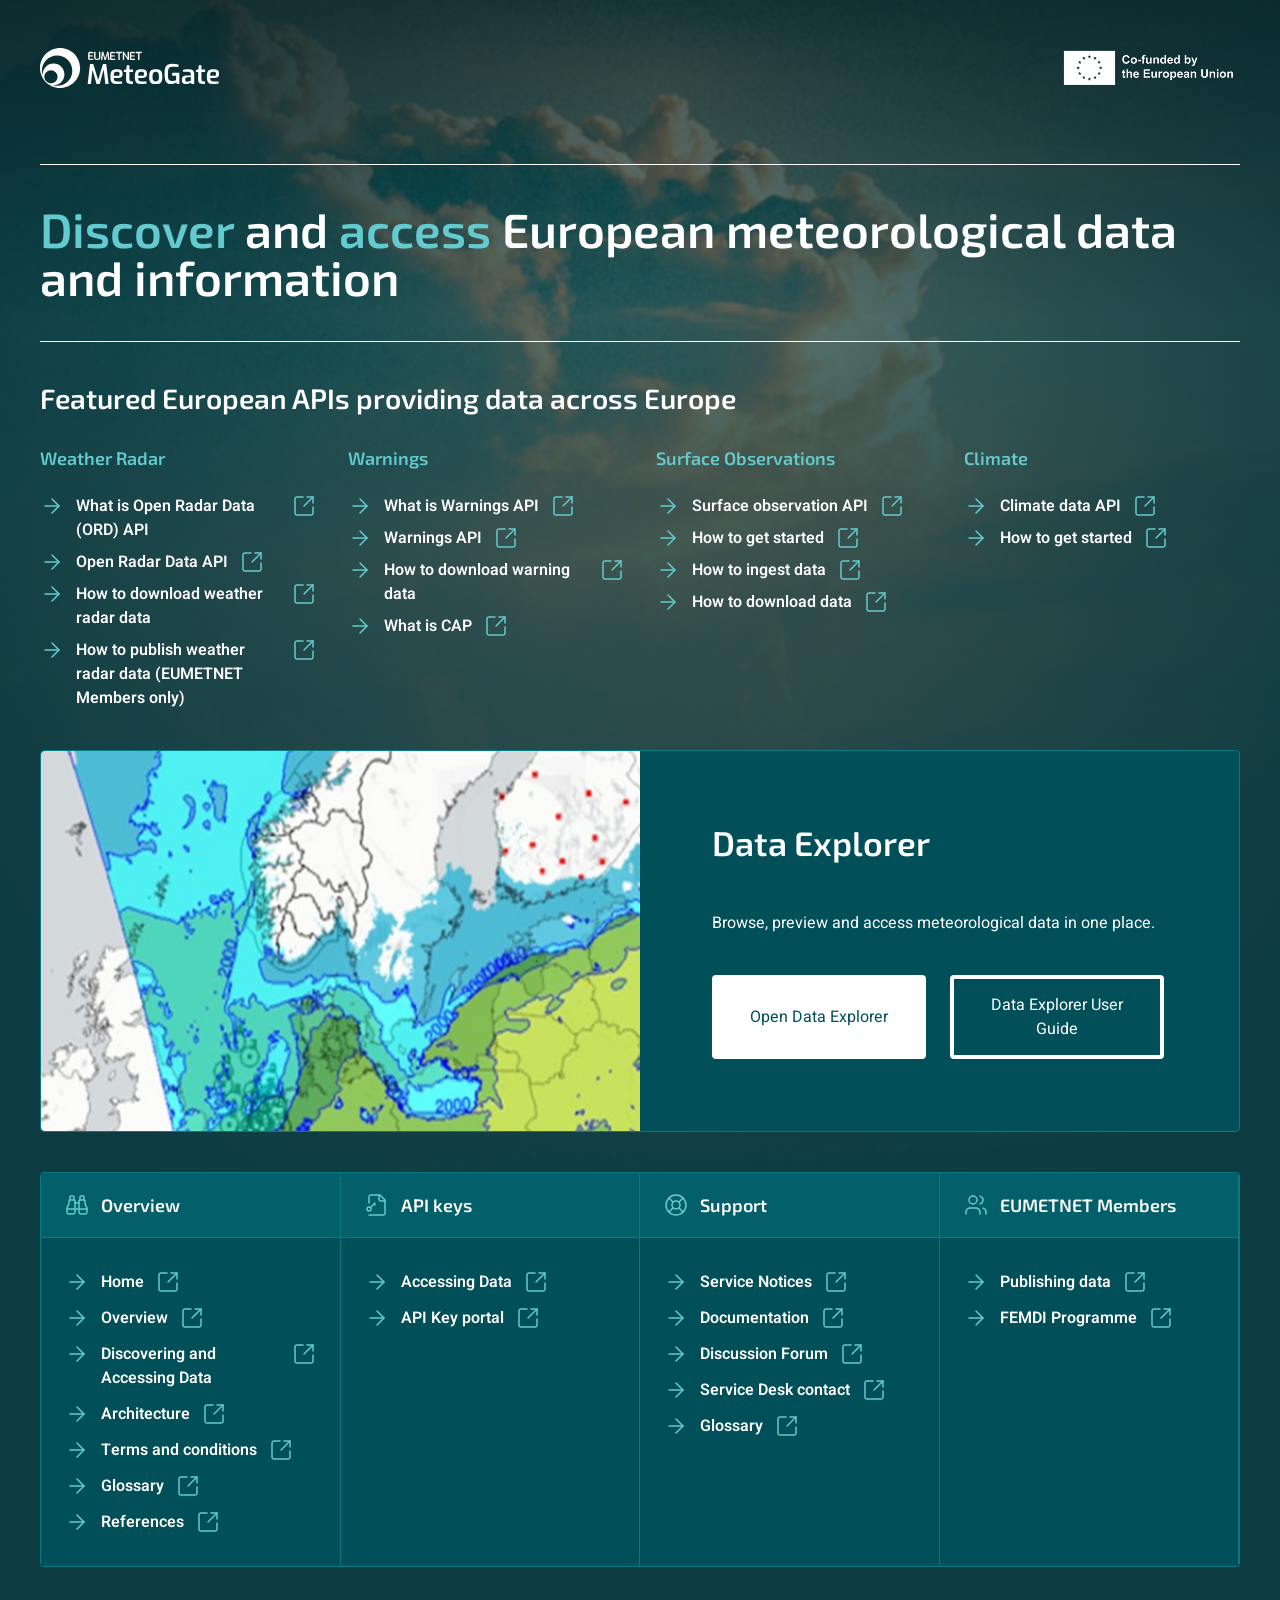
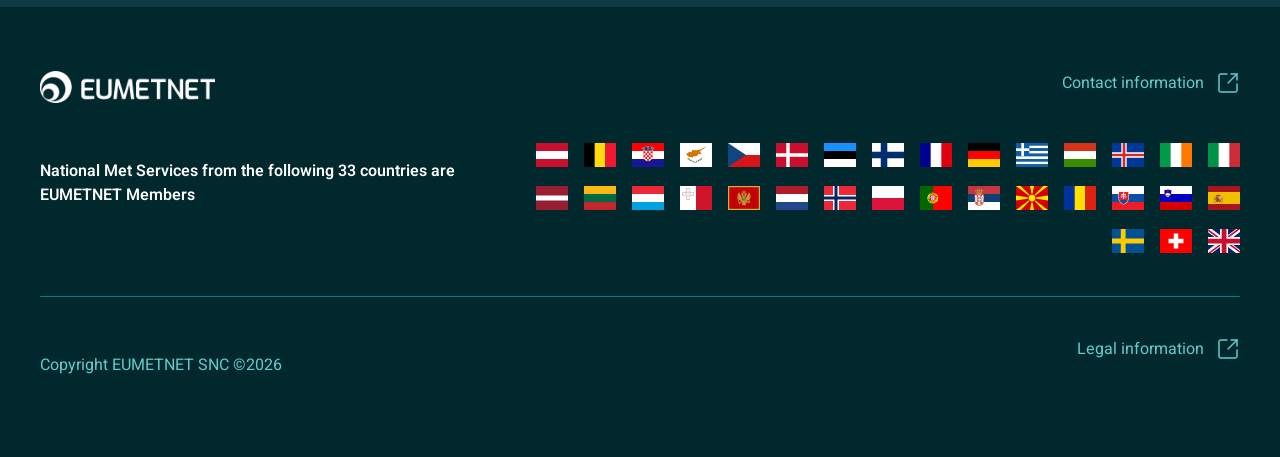
==== index.html @ 44bf6189 "refactor: semantic html5 landmarks" ====
<!DOCTYPE html>
<html lang="en">

<head>
  <meta charset="UTF-8">
  <meta name="viewport" content="width=device-width, initial-scale=1.0">
  <title>MeteoGate | Discover &amp; Access European Meteorological Data</title>
  <meta name="description" content="MeteoGate is EUMETNET's gateway to open meteorological data — discover and access weather radar, warnings, surface observations and climate APIs.">
  <link rel="canonical" href="https://meteogate.eu/">

  <link rel="icon" type="image/png" sizes="32x32" href="icons/eumetnet_32x32.png">
  <link rel="icon" type="image/png" sizes="192x192" href="icons/eumetnet_192x192.png">
  <link rel="apple-touch-icon" sizes="180x180" href="icons/eumetnet_180x180.png">
  <meta name="msapplication-TileImage" content="icons/eumetnet_270x270.png">
  <meta name="msapplication-TileColor" content="#009AA1">
  <meta name="theme-color" content="#009AA1">

  <meta property="og:type" content="website">
  <meta property="og:url" content="https://meteogate.eu/">
  <meta property="og:site_name" content="MeteoGate">
  <meta property="og:title" content="MeteoGate | Discover & Access European Meteorological Data">
  <meta property="og:description" content="MeteoGate is EUMETNET's gateway to open meteorological data — discover and access weather radar, warnings, surface observations and climate APIs.">
  <meta property="og:image" content="https://meteogate.eu/icons/eumetnet_270x270.png">

  <meta name="twitter:card" content="summary">
  <meta name="twitter:title" content="MeteoGate | Discover & Access European Meteorological Data">
  <meta name="twitter:description" content="MeteoGate is EUMETNET's gateway to open meteorological data — discover and access weather radar, warnings, surface observations and climate APIs.">
  <meta name="twitter:image" content="https://meteogate.eu/icons/eumetnet_270x270.png">

  <link rel="stylesheet" href="main.css">
  <link rel="preconnect" href="https://fonts.googleapis.com">
  <link rel="preconnect" href="https://fonts.gstatic.com" crossorigin>
  <link rel="stylesheet" href="https://fonts.googleapis.com/css?family=Exo+2|Heebo&display=swap">
</head>

<body>
  <script type="application/ld+json">
  {
    "@context": "https://schema.org",
    "@graph": [
      {
        "@type": "Organization",
        "@id": "https://meteogate.eu/#organization",
        "name": "EUMETNET",
        "url": "https://www.eumetnet.eu",
        "logo": "https://meteogate.eu/logos/Eumetnet-logo.svg"
      },
      {
        "@type": "WebSite",
        "@id": "https://meteogate.eu/#website",
        "url": "https://meteogate.eu/",
        "name": "MeteoGate",
        "description": "MeteoGate is EUMETNET's gateway to open meteorological data — discover and access weather radar, warnings, surface observations and climate APIs.",
        "publisher": { "@id": "https://meteogate.eu/#organization" },
        "inLanguage": "en"
      },
      {
        "@type": "Dataset",
        "name": "Open Radar Data (ORD)",
        "description": "European weather radar data API.",
        "url": "https://api.meteogate.eu/eu-eumetnet-weather-radar/",
        "creator": { "@id": "https://meteogate.eu/#organization" },
        "spatialCoverage": "Europe"
      },
      {
        "@type": "Dataset",
        "name": "MeteoAlarm Warnings",
        "description": "European severe weather warnings API, based on the Common Alerting Protocol (CAP).",
        "url": "https://api.meteogate.eu/warnings/",
        "creator": { "@id": "https://meteogate.eu/#organization" },
        "spatialCoverage": "Europe"
      },
      {
        "@type": "Dataset",
        "name": "Surface Observations (E-SOH)",
        "description": "European surface weather observations API.",
        "url": "https://api.meteogate.eu/eu-eumetnet-surface-observations",
        "creator": { "@id": "https://meteogate.eu/#organization" },
        "spatialCoverage": "Europe"
      },
      {
        "@type": "Dataset",
        "name": "Climate Observations",
        "description": "European climate data API.",
        "url": "https://api.meteogate.eu/eu-eumetnet-climate-observations/v1",
        "creator": { "@id": "https://meteogate.eu/#organization" },
        "spatialCoverage": "Europe"
      }
    ]
  }
  </script>
  <div id="main-container">
    <div id="service-bar" style="display:none;">
      <div id="service-bar-content"></div>
    </div>
    <div id="content-wrapper">
      <header style="display:contents">
        <div id="logo-container">
          <div id="logo">
            <img src="logos/Logo-MeteoGate-EUMETNET-(flat).svg" alt="MeteoGate Logo">
          </div>
          <div id="cofound-logo">
            <img src="logos/EU-Co-funded-by-the-European-Union.png" alt="Co-funded by the European Union Logo">
          </div>
        </div>

        <div id="header-container">
          <h1 class="text-white"><span class="text-sherpa400">Discover</span> and <span class="text-sherpa400">access</span> European meteorological data and information</h1>
        </div>
      </header>
      <main style="display:contents">
      <div id="content">
        <h2 class="text-white text-size-28">Featured European APIs providing data across Europe</h2>
        <div class="cards-container">
          <div class="card">
            <h3 class="text-size-18"><span class="text-sherpa400">Weather Radar</span></h3>
            <div class="card-content">
              <a name="Link What is Open Radar Data API" href="https://eumetnet.github.io/openradardata-documentation/" target="_blank">
                <div class="link">
                  <img class="icon" src="icons/arrow-right.svg" alt="Arrow Right Icon" />
                  <p class="semibold">What is Open Radar Data (ORD) API</p>
                  <img class="icon" src="icons/newtab.svg" alt="Opens in new tab icon">
                </div>
              </a>
             <a name="Link Open Radar Data API" href="https://api.meteogate.eu/eu-eumetnet-weather-radar/docs" target="_blank">
                <div class="link">
                  <img class="icon" src="icons/arrow-right.svg" alt="Arrow Right Icon">
                  <p class="semibold">Open Radar Data API</p>
                  <img class="icon" src="icons/newtab.svg" alt="Opens in new tab icon">
                </div>
              </a>
              <a name="Link How to download weather radar data" href="https://eumetnet.github.io/openradardata-documentation/2-ORD-API-discovering-and-accessing-data/" target="_blank">
                <div class="link">
                  <img class="icon" src="icons/arrow-right.svg" alt="Arrow Right Icon">
                  <p class="semibold">How to download weather radar data</p>
                  <img class="icon" src="icons/newtab.svg" alt="Opens in new tab icon">
                </div>
              </a>
              <a name="Link How to publish weather radar data (EUMETNET Members only)" href="https://eumetnet.github.io/openradardata-documentation/3-ORD-API-publishing-data/" target="_blank">
                <div class="link">
                  <img class="icon" src="icons/arrow-right.svg" alt="Arrow Right Icon">
                  <p class="semibold">How to publish weather radar data (EUMETNET Members only)</p>
                  <img class="icon" src="icons/newtab.svg" alt="Opens in new tab icon">
                </div>
              </a>
            </div>
          </div>
          <div class="card">
            <h3 class="text-size-18"><span class="text-sherpa400">Warnings</span></h3>
            <div class="card-content">
              <a name="Link What is Warnings API" href="https://api.meteogate.eu/warnings/faq" target="_blank">
                <div class="link">
                  <img class="icon" src="icons/arrow-right.svg" alt="Arrow Right Icon">
                  <p class="semibold">What is Warnings API</p>
                  <img class="icon" src="icons/newtab.svg" alt="Opens in new tab icon">
                </div>
              </a>
              <a name="Link Warnings API" href="https://api.meteogate.eu/warnings/?f=json" target="_blank">
                <div class="link">
                  <img class="icon" src="icons/arrow-right.svg" alt="Arrow Right Icon">
                  <p class="semibold">Warnings API</p>
                  <img class="icon" src="icons/newtab.svg" alt="Opens in new tab icon">
                </div>
              </a>
              <a name="Link How to download warning data" href="https://api.meteogate.eu/warnings/docs" target="_blank">
                <div class="link">
                  <img class="icon" src="icons/arrow-right.svg" alt="Arrow Right Icon">
                  <p class="semibold">How to download warning data</p>
                  <img class="icon" src="icons/newtab.svg" alt="Opens in new tab icon">
                </div>
              </a>
              <a name="Link What is CAP" href="https://gitlab.com/meteoalarm-pm-group/documents/-/raw/master/MeteoAlarm_CAP_Profile_v2.0.pdf?inline=true" target="_blank">
                <div class="link">
                  <img class="icon" src="icons/arrow-right.svg" alt="Arrow Right Icon">
                  <p class="semibold">What is CAP</p>
                  <img class="icon" src="icons/newtab.svg" alt="Opens in new tab icon">
                </div>
              </a>
            </div>
          </div>
          <div class="card">
            <h3 class="text-size-18"><span class="text-sherpa400">Surface Observations</span></h3>
            <div class="card-content">
              <a name="link Surface observation API" href="https://api.meteogate.eu/eu-eumetnet-surface-observations" target="_blank">
                <div class="link">
                  <img class="icon" src="icons/arrow-right.svg" alt="Arrow Right Icon">
                  <p class="semibold">Surface observation API</p>
                  <img class="icon" src="icons/newtab.svg" alt="Opens in new tab icon">
                </div>
              </a>
              <a name="link Surface Observation API How to get started" href="https://github.com/EUMETNET/e-soh-documentation/wiki/1.-Get-started" target="_blank">
                <div class="link">
                  <img class="icon" src="icons/arrow-right.svg" alt="Arrow Right Icon">
                  <p class="semibold">How to get started</p>
                  <img class="icon" src="icons/newtab.svg" alt="Opens in new tab icon">
                </div>
              </a>
              <a name="link Surface observation API How to ingest data" href="https://github.com/EUMETNET/e-soh-documentation/wiki/2.-E%E2%80%90SOH-Ingest" target="_blank">
                <div class="link">
                  <img class="icon" src="icons/arrow-right.svg" alt="Arrow Right Icon">
                  <p class="semibold">How to ingest data</p>
                  <img class="icon" src="icons/newtab.svg" alt="Opens in new tab icon">
                </div>
              </a>
              <a name="link Surface Observation API How to download data" href="https://github.com/EUMETNET/e-soh-documentation/wiki/3.-Retrieve-data-from-API" target="_blank">
                <div class="link">
                  <img class="icon" src="icons/arrow-right.svg" alt="Arrow Right Icon">
                  <p class="semibold">How to download data</p>
                  <img class="icon" src="icons/newtab.svg" alt="Opens in new tab icon">
                </div>
              </a>
            </div>
          </div>
          <div class="card">
            <h3 class="text-size-18"><span class="text-sherpa400">Climate</span></h3>
            <div class="card-content">
              <a name="link Climate data API" href="https://api.meteogate.eu/eu-eumetnet-climate-observations/v1" target="_blank">
                <div class="link">
                  <img class="icon" src="icons/arrow-right.svg" alt="Arrow Right Icon">
                  <p class="semibold">Climate data API</p>
                  <img class="icon" src="icons/newtab.svg" alt="Opens in new tab icon">
                </div>
              </a>
              <a name="link Climate data API How to get started" href="https://api.meteogate.eu/eu-eumetnet-climate-observations/v1/docs" target="_blank">
                <div class="link">
                  <img class="icon" src="icons/arrow-right.svg" alt="Arrow Right Icon">
                  <p class="semibold">How to get started</p>
                  <img class="icon" src="icons/newtab.svg" alt="Opens in new tab icon">
                </div>
              </a>
            </div>
          </div>
        </div>

      </div>
      <div id="secondary-content">
        <div id="secondary-content-left">
          <img src="images/data-explorer-placeholder.jpg" alt="Data Explorer Image">
        </div>
        <div id="secondary-content-right">
          <div id="data-explorer-content">
            <h2 class="text-white text-size-34">Data Explorer</h2>
            <div id="data-explorer-content-text">

              <p class="large text-white">Browse, preview and access meteorological data in one place.</p>
              <div id="data-explorer-buttons-container">
                <button type="button" class="primary large" name="Button Open Data Explorer"
                  onclick="window.open('https://explorer.meteogate.eu/', '_blank')">
                  Open Data Explorer
                </button>
                <button type="button" class="secondary large" name="Data Explorer User Guide"
                  onclick="window.open('https://github.com/EUMETNET/meteogate-documentation/blob/main/docs/Data%20Explorer%20User%20Guide%20v1.pdf', '_blank')">
                  Data Explorer User Guide
                </button>
              </div>
            </div>
          </div>
        </div>

      </div>
      </main>
      <nav id="third-content" aria-label="Resources and support">
        <div id="content-row">
          <div class="third-content-box">
            <div class="third-content-box-title">
              <img class="third-content-box-title-icon" src="icons/binoculars.svg" alt="Binoculars Icon">
              <h2 class="text-white text-size-18">Overview</h2>
            </div>
            <div class="third-content-box-content">
              <a name="Link Home" href="https://eumetnet.github.io/meteogate-documentation/" target="_blank">
                <div class="link">
                  <img class="icon" src="icons/arrow-right.svg" alt="Arrow Right Icon">
                  <p class="semibold">Home</p>
                  <img class="icon" src="icons/newtab.svg" alt="Opens in new tab icon">
                </div>
              </a>
              <a name="Link Overview" href="https://eumetnet.github.io/meteogate-documentation/1-overview/" target="_blank">
                <div class="link">
                  <img class="icon" src="icons/arrow-right.svg" alt="Arrow Right Icon">
                  <p class="semibold">Overview</p>
                  <img class="icon" src="icons/newtab.svg" alt="Opens in new tab icon">
                </div>
              </a>

              <a name="Link Discovering and Accessing Data" href="https://eumetnet.github.io/meteogate-documentation/2-discovering-and-accessing-data/" target="_blank">
                <div class="link">
                  <img class="icon" src="icons/arrow-right.svg" alt="Arrow Right Icon">
                  <p class="semibold">Discovering and Accessing Data</p>
                  <img class="icon" src="icons/newtab.svg" alt="Opens in new tab icon">
                </div>
              </a>
              <a name="Link Architecture" href="https://eumetnet.github.io/meteogate-documentation/technical-architecture/" target="_blank">
                <div class="link">
                  <img class="icon" src="icons/arrow-right.svg" alt="Arrow Right Icon">
                  <p class="semibold">Architecture</p>
                  <img class="icon" src="icons/newtab.svg" alt="Opens in new tab icon">
                </div>
              </a>
              <a name="Link Terms and conditions" href="https://eumetnet.github.io/meteogate-documentation/references/" target="_blank">
                <div class="link">
                  <img class="icon" src="icons/arrow-right.svg" alt="Arrow Right Icon">
                  <p class="semibold">Terms and conditions</p>
                  <img class="icon" src="icons/newtab.svg" alt="Opens in new tab icon">
                </div>
              </a>
              <a name="Link Glossary" href="https://eumetnet.github.io/meteogate-documentation/glossary/" target="_blank">
                <div class="link">
                  <img class="icon" src="icons/arrow-right.svg" alt="Arrow Right Icon">
                  <p class="semibold">Glossary</p>
                  <img class="icon" src="icons/newtab.svg" alt="Opens in new tab icon">
                </div>
              </a>
              <a name="Link References" href="https://eumetnet.github.io/meteogate-documentation/references/" target="_blank">
                <div class="link">
                  <img class="icon" src="icons/arrow-right.svg" alt="Arrow Right Icon">
                  <p class="semibold">References</p>
                  <img class="icon" src="icons/newtab.svg" alt="Opens in new tab icon">
                </div>
              </a>
            </div>

          </div>
          <div class="third-content-box">
            <div class="third-content-box-title">
              <img class="third-content-box-title-icon" src="icons/file-key-2.svg" alt="File Key Icon">
              <h2 class="text-white text-size-18">API keys</h2>
            </div>
            <div class="third-content-box-content">
              <a name="Link Accessing Data" href="https://eumetnet.github.io/meteogate-documentation/2-discovering-and-accessing-data/#2-accessing-data" target="_blank">
                <div class="link">
                  <img class="icon" src="icons/arrow-right.svg" alt="Arrow Right Icon">
                  <p class="semibold">Accessing Data</p>
                  <img class="icon" src="icons/newtab.svg" alt="Opens in new tab icon">
                </div>
              </a>

              <a name="Link API Key portal" href="https://devportal.meteogate.eu/" target="_blank">
                <div class="link">
                  <img class="icon" src="icons/arrow-right.svg" alt="Arrow Right Icon">
                  <p class="semibold">API Key portal</p>
                  <img class="icon" src="icons/newtab.svg" alt="Opens in new tab icon">
                </div>
              </a>
            </div>

          </div>
          <div class="third-content-box">
            <div class="third-content-box-title">
              <img class="third-content-box-title-icon" src="icons/life-buoy.svg" alt="Life Buoy Icon">
              <h2 class="text-white text-size-18">Support</h2>
            </div>
            <div class="third-content-box-content">
              <a name="Link Service Notices" href="https://github.com/orgs/Meteogate/discussions/categories/announcements" target="_blank">
                <div class="link">
                  <img class="icon" src="icons/arrow-right.svg" alt="Arrow Right Icon">
                  <p class="semibold">Service Notices</p>
                  <img class="icon" src="icons/newtab.svg" alt="Opens in new tab icon">
                </div>
              </a>
              <a name="Link Documentation" href="https://eumetnet.github.io/meteogate-documentation/" target="_blank">
                <div class="link">
                  <img class="icon" src="icons/arrow-right.svg" alt="Arrow Right Icon">
                  <p class="semibold">Documentation</p>
                  <img class="icon" src="icons/newtab.svg" alt="Opens in new tab icon">
                </div>
              </a>
              <a name="Link Discussion Forum" href="https://github.com/orgs/Meteogate/discussions" target="_blank">
                <div class="link">
                  <img class="icon" src="icons/arrow-right.svg" alt="Arrow Right Icon">
                  <p class="semibold">Discussion Forum</p>
                  <img class="icon" src="icons/newtab.svg" alt="Opens in new tab icon">
                </div>
              </a>
              <a name="Link Service Desk" href="https://ilmatieteenlaitos.atlassian.net/jira/core/form/83953b5d-a13d-4a66-bb40-7fdfd1a1f2a4" target="_blank">
                <div class="link">
                  <img class="icon" src="icons/arrow-right.svg" alt="Arrow Right Icon">
                  <p class="semibold">Service Desk contact</p>
                  <img class="icon" src="icons/newtab.svg" alt="Opens in new tab icon">
                </div>
              </a>
              <a name="Link Glossary" href="https://eumetnet.github.io/meteogate-documentation/glossary/" target="_blank">
                <div class="link">
                  <img class="icon" src="icons/arrow-right.svg" alt="Arrow Right Icon">
                  <p class="semibold">Glossary</p>
                  <img class="icon" src="icons/newtab.svg" alt="Opens in new tab icon">
                </div>
              </a>
            </div>

          </div>
          <div class="third-content-box">
            <div class="third-content-box-title">
              <img class="third-content-box-title-icon" src="icons/users.svg" alt="Users Icon">
              <h2 class="text-white text-size-18">EUMETNET Members</h2>
            </div>
            <div class="third-content-box-content">
              <a name="Link Publishing data" href="https://eumetnet.github.io/meteogate-documentation/3-publishing-data/" target="_blank">
                <div class="link">
                  <img class="icon" src="icons/arrow-right.svg" alt="Arrow Right Icon">
                  <p class="semibold">Publishing data</p>
                  <img class="icon" src="icons/newtab.svg" alt="Opens in new tab icon">
                </div>
              </a>
              <a name="Link FEMDI Programme" href="https://tlnt19059.sharepoint.com/sites/FEMDI/FEMDI Communications/Forms/AllItems.aspx" target="_blank">
                <div class="link">
                  <img class="icon" src="icons/arrow-right.svg" alt="Arrow Right Icon">
                  <p class="semibold">FEMDI Programme</p>
                  <img class="icon" src="icons/newtab.svg" alt="Opens in new tab icon">
                </div>
              </a>
            </div>
          </div>
        </div>
      </nav>

    </div>
    <footer id="footer-container">
      <div id="footer-content">
        <div class="footer-row">
          <img id="footer-logo" src="logos/Eumetnet-logo.svg" alt="EUMETNET Logo">
          <a name="Link Contact information" href="https://www.eumetnet.eu" target="_blank">
            <div class="link">
              <p class="text-sherpa400">Contact information</p>
              <img class="icon" src="icons/newtab.svg" alt="Opens in new tab icon">
            </div>
          </a>
        </div>
        <div class="footer-row">
          <div id="footer-content-text">
            <p class="text-white semibold">National Met Services from the following 33 countries are EUMETNET Members
            </p>
          </div>
          <div id="flags-container">
            <a name="Link Austria" class="flag" href="https://geosphere.at/en" target="_blank">
              <img class="flag-icon" src="icons/flags/Austria (AT).svg" alt="Austria Flag">
            </a>
            <a name="Link Belgium" class="flag" href="https://www.meteo.be/en/belgium" target="_blank">
              <img class="flag-icon" src="icons/flags/Belgium (BE).svg" alt="Belgium Flag">
            </a>
            <a name="Link Croatia" class="flag" href="https://meteo.hr/index_en.php" target="_blank">
              <img class="flag-icon" src="icons/flags/Croatia (HR).svg" alt="Croatia Flag">
            </a>
            <a name="Link Cyprus" class="flag" href="https://www.moa.gov.cy/moa/dm/dm.nsf/home_en/home_en?openform" target="_blank">
              <img class="flag-icon" src="icons/flags/Cyprus (CY).svg" alt="Cyprus Flag">
            </a>
            <a name="Link Czech Republic" class="flag" href="https://www.chmi.cz/?l=en" target="_blank">
              <img class="flag-icon" src="icons/flags/Czech Republic (CZ).svg" alt="Czech Republic Flag">
            </a>
            <a name="Link Denmark" class="flag" href="https://www.dmi.dk" target="_blank">
              <img class="flag-icon" src="icons/flags/Denmark (DK).svg" alt="Denmark Flag">
            </a>
            <a name="Link Estonia" class="flag" href="https://www.ilmateenistus.ee/?lang=en" target="_blank">
              <img class="flag-icon" src="icons/flags/Estonia (EE).svg" alt="Estonia Flag">
            </a>
            <a name="Link Finland" class="flag" href="https://en.ilmatieteenlaitos.fi" target="_blank">
              <img class="flag-icon" src="icons/flags/Finland (FI).svg" alt="Finland Flag">
            </a>
            <a name="Link France" class="flag" href="https://meteofrance.com" target="_blank">
              <img class="flag-icon" src="icons/flags/France (FR).svg" alt="France Flag">
            </a>
            <a name="Link Germany" class="flag" href="https://www.dwd.de/EN/Home/home_node.html" target="_blank">
              <img class="flag-icon" src="icons/flags/Germany (DE).svg" alt="Germany Flag">
            </a>
            <a name="Link Greece" class="flag" href="https://emy.gr/en?area=forecast" target="_blank">
              <img class="flag-icon" src="icons/flags/Greece (GR).svg" alt="Greece Flag">
            </a>
            <a name="Link Hungary" class="flag" href="https://www.met.hu/en/idojaras/" target="_blank">
              <img class="flag-icon" src="icons/flags/Hungary (HU).svg" alt="Hungary Flag">
            </a>
            <a name="Link Iceland" class="flag" href="https://en.vedur.is" target="_blank">
              <img class="flag-icon" src="icons/flags/Iceland (IS).svg" alt="Iceland Flag">
            </a>
            <a name="Link Ireland" class="flag" href="https://www.met.ie" target="_blank">
              <img class="flag-icon" src="icons/flags/Ireland (IE).svg" alt="Ireland Flag">
            </a>
            <a name="Link Italy" class="flag" href="https://www.meteoam.it/it/home" target="_blank">
              <img class="flag-icon" src="icons/flags/Italy (IT).svg" alt="Italy Flag">
            </a>
            <a name="Link Latvia" class="flag" href="https://videscentrs.lvgmc.lv" target="_blank">
              <img class="flag-icon" src="icons/flags/Latvia (LV).svg" alt="Latvia Flag">
            </a>
            <a name="Link Lithuania" class="flag" href="https://www.meteo.lt/en/" target="_blank">
              <img class="flag-icon" src="icons/flags/Lithuania (LT).svg" alt="Lithuania Flag">
            </a>
            <a name="Link Luxembourg" class="flag" href="https://www.meteolux.lu" target="_blank">
              <img class="flag-icon" src="icons/flags/Luxembourg (LU).svg" alt="Luxembourg Flag">
            </a>
            <a name="Link Malta" class="flag" href="https://www.maltairport.com/weather/" target="_blank">
              <img class="flag-icon" src="icons/flags/Malta (MT).svg" alt="Malta Flag">
            </a>
            <a name="Link Montenegro" class="flag" href="https://www.meteo.co.me" target="_blank">
              <img class="flag-icon" src="icons/flags/Montenegro (ME).svg" alt="Montenegro Flag">
            </a>
            <a name="Link Netherlands" class="flag" href="https://www.knmi.nl/home" target="_blank">
              <img class="flag-icon" src="icons/flags/Netherlands (NL).svg" alt="Netherlands Flag">
            </a>
            <a name="Link Norway" class="flag" href="https://www.met.no/en" target="_blank">
              <img class="flag-icon" src="icons/flags/Norway (NO).svg" alt="Norway Flag">
            </a>
            <a name="Link Poland" class="flag" href="https://imgw.pl/en/" target="_blank">
              <img class="flag-icon" src="icons/flags/Poland (PL).svg" alt="Poland Flag">
            </a>
            <a name="Link Portugal" class="flag" href="https://www.ipma.pt/en/" target="_blank">
              <img class="flag-icon" src="icons/flags/Portugal (PT).svg" alt="Portugal Flag">
            </a>
            <a name="Link Serbia" class="flag" href="https://www.hidmet.gov.rs/index_eng.php" target="_blank">
              <img class="flag-icon" src="icons/flags/Serbia (RS).svg" alt="Serbia Flag">
            </a>
           <a name="Link North Macedonia" class="flag" href="https://uhmr.gov.mk/" target="_blank">
              <img class="flag-icon" src="icons/flags/North Macedonia (MK).svg" alt="North Macedonia Flag">
            </a>
            <a name="Link Romania" class="flag" href="https://www.meteoromania.ro" target="_blank">
              <img class="flag-icon" src="icons/flags/Romania (RO).svg" alt="Romania Flag">
            </a>
            <a name="Link Slovakia" class="flag" href="https://www.shmu.sk/en/?page=1" target="_blank">
              <img class="flag-icon" src="icons/flags/Slovakia (SK).svg" alt="Slovakia Flag">
            </a>
            <a name="Link Slovenia" class="flag" href="https://meteo.arso.gov.si/met/en/" target="_blank">
              <img class="flag-icon" src="icons/flags/Slovenia (SI).svg" alt="Slovenia Flag">
            </a>
            <a name="Link Spain" class="flag" href="https://www.aemet.es/en/portada" target="_blank">
              <img class="flag-icon" src="icons/flags/Spain (ES).svg" alt="Spain Flag">
            </a>
            <a name="Link Sweden" class="flag" href="https://www.smhi.se/en" target="_blank">
              <img class="flag-icon" src="icons/flags/Sweden (SE).svg" alt="Sweden Flag">
            </a>
            <a name="Link Switzerland" class="flag" href="https://www.meteoswiss.admin.ch/#tab=forecast-map" target="_blank">
              <img class="flag-icon" src="icons/flags/Switzerland (CH).svg" alt="Switzerland Flag">
            </a>
            <a name="Link United Kingdom" class="flag" href="https://www.metoffice.gov.uk" target="_blank">
              <img class="flag-icon" src="icons/flags/United Kingdom (GB).svg" alt="United Kingdom Flag">
            </a>
          </div>
        </div>
        <div class="footer-row border-top p-top-40">
          <p class="text-sherpa400">Copyright EUMETNET SNC ©2026</p>
          <a name="Link Legal information" href="https://www.eumetnet.eu/legal-information" target="_blank">
            <div class="link">
              <p class="text-sherpa400">Legal information</p>
              <img class="icon" src="icons/newtab.svg" alt="Opens in new tab icon">
            </div>
          </a>
        </div>
      </div>
    </footer>
  </div>
  <script>
    fetch('notifications.json', { cache: 'no-cache' })
      .then((response) => {
        if (!response.ok) throw new Error('Failed to fetch notifications');
        return response.json();
      })
      .then((notifications) => {
        if (!Array.isArray(notifications)) return;
        const now = Date.now();
        const active = notifications.filter((n) =>
          n.message && n.validUntilUtc && now <= new Date(n.validUntilUtc).getTime()
        );
        if (active.length === 0) return;

        const serviceBar = document.getElementById('service-bar');
        const serviceBarContent = document.getElementById('service-bar-content');

        active.forEach((data) => {
          const item = document.createElement('div');
          item.className = 'service-bar-item';

          const alertIcon = document.createElement('img');
          alertIcon.src = 'icons/triangle-alert.svg';
          alertIcon.alt = 'Triangle Alert Icon';
          item.appendChild(alertIcon);

          const p = document.createElement('p');
          p.textContent = data.message;
          if (data.linkText && data.linkUrl && /^https?:\/\//.test(data.linkUrl)) {
            p.appendChild(document.createTextNode(' '));
            const link = document.createElement('a');
            link.className = 'text-black text-underline';
            link.href = data.linkUrl;
            link.target = '_blank';
            link.rel = 'noopener noreferrer';
            link.textContent = data.linkText;
            p.appendChild(link);
          }
          item.appendChild(p);

          const closeBtn = document.createElement('button');
          closeBtn.className = 'service-bar-close';
          closeBtn.setAttribute('aria-label', 'Dismiss notification');
          closeBtn.textContent = '\u00D7';
          closeBtn.addEventListener('click', () => {
            item.remove();
            if (serviceBarContent.children.length === 0) {
              serviceBar.style.display = 'none';
            }
          });
          item.appendChild(closeBtn);

          serviceBarContent.appendChild(item);
        });
        serviceBar.style.display = 'flex';
      })
      .catch((error) => {
        console.error('Failed to load notifications:', error);
      });
  </script>
</body>

</html>
---- main.css ----
/* Colors */
:root {
  --color-sherpa100: #D9F4F4;
  --color-sherpa200: #B8E8E9;
  --color-sherpa300: #86D6DA;
  --color-sherpa400: #63CBCF;
  --color-sherpa500: #009AA1;
  --color-sherpa600: #087a82;
  --color-sherpa700: #0C646D;
  --color-sherpa800: #004F59;
  --color-sherpa900: #0C3B41;
  --color-white: #FFFFFF;
  --color-black: #000000;
  --color-yellow: #F1B828;
}

body {
  margin: 0;
  min-width: 260px;
}

.border-top {
  border-top: 1px solid var(--color-sherpa600, #087A82);
}

.p-top-40 {
  padding-top: 40px;
}

.border-bottom {
  border-bottom: 1px solid var(--color-sherpa600, #087A82);
}

.text-underline {
  text-decoration: underline;
}
/* Text Colors */
.text-white {
  color: #FFFFFF;
}
.text-black {
  color: var(--color-black);
}
.text-sherpa100 {
  color: var(--color-sherpa100);
}
.text-sherpa200 {
  color: var(--color-sherpa200);
}

.text-sherpa300 {
  color: var(--color-sherpa300);
}

.text-sherpa350 {
  color: var(--color-sherpa350);
}
.text-sherpa400{
  color: var(--color-sherpa400);
}

.text-sherpa500 {
  color: var(--color-sherpa500);
}
.text-sherpa600 {
  color: var(--color-sherpa600);
}

.text-sherpa700 {
  color: var(--color-sherpa700);
}
.text-sherpa800 {
  color: var(--color-sherpa800);
}
.text-sherpa900 {
  color: var(--color-sherpa900);
}


/* List Styles */
ul {
  display: flex;
  flex-direction: column;
  align-items: flex-start;
  text-align: justify;
  margin: 0;
}

ul li {
  color: var(--color-white, #FFF);
}

ul li::marker {
  content: url("icons/arrow-right.svg");
  width: 24px;
  height: 24px;
}

:focus {
  border-radius: 4px;
  border: 2px solid var(--color-yellow, #F1B828);
  outline: none;

}

/* Headings  and paragraphs */
h1 {
  margin: 0;
  align-self: stretch;
  color: var(--color-white, #FFF);
  font-family: "Exo 2";
  font-size: 48px;
  font-style: normal;
  font-weight: 600;
  line-height: 48px;
  word-wrap: break-word;
  hyphens: auto;
}

h2 {
  margin: 0;
  align-self: stretch;
  color: var(--color-white, #FFF);
  font-family: "Exo 2";
  font-size: 38px;
  font-style: normal;
  font-weight: 600;
  line-height: 44px; 
}

h3 {
  margin: 0;
  align-self: stretch;
  color: var(--color-white, #FFF);
  font-family: "Exo 2";
  font-size: 34px;
  font-style: normal;
  font-weight: 600;
  line-height: 40px; 
}

h4 {
  margin: 0;
  color: var(--color-white, #FFF);
  font-family: "Exo 2";
  font-size: 28px;
  font-style: normal;
  font-weight: 600;
  line-height: 32px; 
}

h5 {
  margin: 0;
  padding: 0;
  color: var(--color-white, #FFF);
  font-family: "Exo 2";
  font-size: 23px;
  font-style: normal;
  font-weight: 600;
  line-height: 32px; 
}

h6 {
  margin: 0;
  padding: 0;
  color: var(--color-white, #FFF);
  font-family: "Exo 2";
  font-size: 18px;
  font-style: normal;
  font-weight: 600;
  line-height: 24px;
}

/* Decoupled heading sizes: lets a tag's semantic level (h1-h6, document order)
   differ from its visual size (set via these classes) */
.text-size-34 {
  font-size: 34px;
  line-height: 40px;
}

.text-size-28 {
  font-size: 28px;
  line-height: 32px;
}

.text-size-18 {
  font-size: 18px;
  line-height: 24px;
}

p {
  font-family: Heebo;
  font-size: 16px;
  font-style: normal;
  font-weight: 400;
  line-height: 24px; 
}
p.semibold {
  font-family: Heebo;
  font-size: 16px;
  font-style: normal;
  font-weight: 600;
  line-height: 24px; 
}

p.small {
  font-family: Heebo;
  font-size: 14px;
  font-style: normal;
  font-weight: 400;
  line-height: 24px; 
}
p.small.semibold {
  color: #000;
  font-family: Heebo;
  font-size: 14px;
  font-style: normal;
  font-weight: 600;
  line-height: 24px; 
}

a {
  text-decoration: none;
  color: var(--color-white, #FFF);
  font-family: Heebo;
  font-size: 16px;
  font-style: normal;
  font-weight: 400;
  line-height: 24px; 
}

.icon {
  width: 24px;
  height: 24px;
}

a p {
  font-family: Heebo;
  font-size: 16px;
  font-style: normal;
  font-weight: 400;
  line-height: 24px; 
  margin: 0;
}
a p:hover {
  color: var(--White, #FFF);
  
  /* p semibold underline */
  text-decoration-line: underline;
  text-decoration-style: solid;
  text-decoration-skip-ink: auto;
  text-decoration-thickness: auto;
  text-underline-offset: 25%; /* 4px */
  text-underline-position: from-font;
}

a p:pressed {
  display: flex;
  width: 90px;
  align-items: flex-start;
  color: var(--color-sherpa300);
  gap: 12px;
}

a:focus {
  border-radius: 4px;
  border: 2px solid var(--color-yellow, #F1B828);
}

button.primary.large {
  display: flex;
  flex: 1 0 0;
  padding: 14px 24px;
  justify-content: center;
  align-items: center;
  gap: 10px;
  border-radius: 4px;
  border: 4px solid var(--color-white, #FFF);
  background: var(--color-white, #FFF);
  color: var(--color-sherpa800, #004F59);
  align-self: stretch;
  /* p semibold */
  font-family: Heebo;
  font-size: 16px;
  font-style: normal;
  line-height: 24px; /* 150% */
}

button.primary.large:hover {
  background: var(--color-sherpa200, #B3E8E9);
}

button.primary.large:active {
  background: var(--color-sherpa300, #86D6DA);
}

button.primary.large:focus-visible {
  border-radius: 4px;
  border: 4px solid var(--color-yellow, #F1B828);
}

button.secondary.large {
  display: flex;
  flex: 1 0 0;
  padding: 14px 24px;
  justify-content: center;
  align-items: center;
  align-self: stretch;
  gap: 10px;
  border-radius: 4px;
  border: 4px solid var(--color-white, #FFF);
  background: var(--color-sherpa800, #004F59);
  box-sizing: border-box;
  color: var(--color-white, #FFF);

  /* p semibold */
  font-family: Heebo;
  font-size: 16px;
  font-style: normal;
  line-height: 24px; /* 150% */
}

button.secondary.large:hover {
  border-width: 2px;
  padding: 15px 27px 17px 25px;
}


button.secondary.large:active {
  border-width: 3px;
  padding: 16px 25px;
}

button.secondary.large:focus-visible {
  border-radius: 4px;
  border: 4px solid var(--color-yellow, #F1B828);
}

#main-container {
  display: flex;
  flex-direction: column;
  align-items: center;
  margin: 0 auto;

  background-image:
    linear-gradient(180deg, rgba(0, 0, 0, 0.30) 0%, rgba(0, 0, 0, 0.00) 15.58%),
    radial-gradient(68.05% 68.05% at 50.79% 4.4%, rgba(12, 59, 65, 0.30) 0%, #0C3B41 100%),
    url('images/background-image-desktop.jpg');
  background-position: center, center, top;
  background-size: 100% 100%, 100% 100%, cover;
  background-repeat: no-repeat;
}

#service-bar {
  display: flex;
  justify-content: flex-start;
  align-items: center;
  gap: 10px;
  align-self: stretch;
  background: var(--color-yellow, #F1B828);
}

.card-content-container {
  display: flex;
  flex-direction: row;
  flex-wrap: wrap;
  align-items: flex-start;
  flex: 1 0 0;
}

.link {
  display: flex;
  align-items: flex-start;
  gap: 12px;
}


#content-wrapper {
  display: flex;
  gap: 40px;
  align-self: stretch;
  flex-direction: column;
  align-items: center;
  max-width: 1280px;
  padding: 0 40px;
  margin: 0 auto;
  padding-bottom: 40px;
}

#logo-container {
  display: flex;
  padding: 48px 0 32px 0;
  justify-content: space-between;
  align-items: center;
  align-self: stretch;
}

#header-container {
  display: flex;
  flex-direction: column;
  align-items: flex-start;
  gap: 16px;
  align-self: stretch;
  padding-top: 40px;
  border-top: 1px solid var(--color-white, #FFF);
}

#content {
  display: flex;
  padding-top: 40px;
  flex-direction: column;
  align-items: flex-start;
  gap: 32px;
  align-self: stretch;
  border-top: 1px solid var(--color-white, #FFF);
}

.cards-container {
  display: flex;
  justify-content: space-between;
  align-self: stretch;
  gap: 24px;
  flex-wrap: nowrap;
}

.card {
  display: flex;
  flex-direction: column;
  align-items: flex-start;
  gap: 24px;
  flex: 1 1 calc(25% - 24px);
  max-width: calc(25% - 24px);
}

.card-content {
  display: flex;
  flex-direction: column;
  justify-content: center;
  align-items: flex-start;
  gap: 8px;
  align-self: stretch;
}

#secondary-content {
  display: flex;
  align-items: stretch;
  align-self: stretch;
  border-radius: 4px;
  border: 1px solid var(--color-sherpa600, #087A82);
  background: var(--color-sherpa800,#004F59);
  color: var(--color-white, #FFF);
  overflow: hidden;
  gap: 0;
}

#secondary-content-left {
  display: flex;
  flex: 1 1 50%;
  max-width: 50%;
  min-height: 358px;
  position: relative;
  overflow: hidden;
  border-radius: 4px 0 0 4px;
}

#secondary-content-left img {
  width: 100%;
  height: 100%;
  object-fit: cover;
  display: block;
  flex: 1 1 auto;
}

.secondary-content-overlay {
  position: absolute;
  inset: 0;
  display: flex;
  align-items: center;
  justify-content: center;
  padding: 24px;
  text-align: center;
  pointer-events: none;
}

.secondary-content-overlay h5 {
  margin: 0;
}


#secondary-content-right {
  display: flex;
  min-height: 358px;
  flex-direction: column;
  justify-content: center;
  align-items: flex-start;
  flex: 1 1 50%;
  max-width: 50%;
  align-self: stretch;
  background: var(--color-sherpa800, #004F59);
  padding: 0;
  border-radius: 0 4px 4px 0;
}

#data-explorer-content {
  gap: 32px;
  display: flex;
  padding: 72px;
  flex-direction: column;
  align-items: flex-start;
  align-self: stretch;
}

#data-explorer-content-text {
  gap: 32px;
  display: flex;
  flex-direction: column;
  align-items: flex-start;
  gap: 24px;
  align-self: stretch;
}
#data-explorer-buttons-container {
  display: flex;
  align-items: flex-start;
  gap: 24px;
}  

#third-content {
  display: flex;
  align-self: stretch;
  flex-direction: column;
  align-items: flex-start;
  border-radius: 4px;
}

#content-row {
  display: flex;
  align-items: flex-start;
  align-self: stretch;
  border-radius: 4px;
  border: 1px solid var(--color-sherpa600, #087A82);
  overflow: hidden;
}

.third-content-box {
  display: flex;
  flex: 1 0 0;
  flex-direction: column;
  align-items: flex-start;
  align-self: stretch;
  background: var(--color-sherpa800, #004F59);
  border-right: 1px solid var(--color-sherpa600, #087A82);
}

.third-content-box-title {
  display: flex;
  padding: 20px 24px;
  align-items: center;
  gap: 12px;
  align-self: stretch;
  overflow: hidden;
  border-bottom: 1px solid var(--color-sherpa600, #087A82);
  background: #03606A;
}

.third-content-box-title-icon {
  width: 24px;
  height: 24px;
}

.third-content-box-content {
  display: flex;
  padding: 32px 24px;
  flex-direction: column;
  align-items: flex-start;
  gap: 12px;
  align-self: stretch;
  background: var(--color-sherpa800, #004F59);
}

#footer-container {
  display: flex;
  padding: 64px 0px;
  flex-direction: column;
  justify-content: center;
  align-items: center;
  gap: 10px;
  align-self: stretch;
  color: #FFFFFF;
  background: var(--Sherpa-Blue-950, #00282D);
}


#footer-content {
  display: flex;
  flex-direction: column;
  color: #FFFFFF;
  gap: 40px;
  padding: 0 40px;
  align-items: center;
  max-width: 1280px;
  align-self: center;
  margin: 0 auto;
}

#service-bar-content {
  display: flex;
  flex-direction: column;
  gap: 0;
  max-width: 1280px;
  padding: 0 40px;
  width: 100%;
  align-self: center;
  margin: 0 auto;
}

.service-bar-item {
  display: flex;
  flex-direction: row;
  gap: 20px;
  align-items: center;
  padding: 8px 0;
  border-bottom: 1px solid rgba(0, 0, 0, 0.2);
}

.service-bar-item:last-child {
  border-bottom: none;
}

.service-bar-close {
  background: none;
  border: none;
  font-size: 24px;
  cursor: pointer;
  color: var(--color-black, #000);
  padding: 0 8px;
  margin-left: auto;
  line-height: 1;
  opacity: 0.6;
}

.service-bar-close:hover {
  opacity: 1;
}

.footer-row {
  display: flex;
  justify-content: space-between;
  flex-direction: row;
  flex-wrap: wrap;
  align-items: flex-start;
  align-self: stretch;
  color: #FFFFFF;
}

#footer-logo {
  width: 175.158px;
  height: 32px;
  aspect-ratio: 175.16/32.00;
}

#footer-content-text {
  display: flex;
  flex-direction: column;
  align-items: flex-start;
  align-self: stretch;
  flex: 2 0 0;
}

#flags-container {
  display: flex;
  justify-content: flex-end;
  flex-direction: row;
  align-items: flex-end;
  align-content: flex-start;
  gap: 16px;
  flex: 3 0 0;
  flex-wrap: wrap;
}


.flag {
  width: 32px;
  height: 24px;
  border-bottom: 3px solid transparent;
}

.flag:hover {
  border-bottom: 3px solid var(--Sherpa-Blue-300, #86D6DA);
  width: 32px;
  height: 24px;
}

.flag:focus {
  border-radius: 4px;
  border: 3px solid var(--color-yellow, #F1B828);
  width: 32px;
  height: 24px;
}

/* Tablet layout (600px - 1023px) */
@media (min-width: 600px) and (max-width: 1023px) {
  .cards-container {
    flex-wrap: wrap;
  }

  .card {
    flex: 1 1 calc(50% - 24px);
    max-width: calc(50% - 24px);
  }

  #main-container {
    display: flex;
    flex-direction: column;
    align-items: center;
    margin: 0 auto;
    width: 100%;
    background-image:
      linear-gradient(180deg, rgba(0, 0, 0, 0.30) 0%, rgba(0, 0, 0, 0.00) 15.58%),
      radial-gradient(68.05% 68.05% at 50.79% 4.4%, rgba(12, 59, 65, 0.30) 0%, var(--color-sherpa800) 100%),
      url('images/background-image-tablet.jpg');
    background-position: center, center, top;
    background-size: 100% 100%, 100% 100%, cover;
    background-repeat: no-repeat;
  }


  #data-explorer-content {
    padding: 40px;
  }

  #data-explorer-buttons-container {
    flex-direction: column;
    width: 100%;
  }

  #data-explorer-buttons-container button {
    width: 100%;
    justify-content: center;
  }

  #content-row {
    flex-direction: column;
  }

  .third-content-box {
    width: 100%;
    border-right: none;
    border-bottom: 1px solid var(--color-sherpa600, #087A82);
    background: var(--color-sherpa800, #004F59);
  }

  .footer-row {
    flex-direction: column;
    gap: 16px;
    align-items: flex-start;
  }

  #flags-container {
    flex: 3
  }
}

/* Mobile layout (up to 599px) */
@media (max-width: 599px) {
  .cards-container {
    flex-direction: column;
    flex-wrap: nowrap;
    gap: 16px;
  }

  .card {
    width: 100%;
    max-width: 100%;
  }

  #main-container {
    background-image:
      linear-gradient(180deg, rgba(0, 0, 0, 0.55) 0%, rgba(0, 0, 0, 0.00) 30%),
      radial-gradient(90% 90% at 50% 10%, rgba(12, 59, 65, 0.50) 0%, var(--color-sherpa800) 100%),
      url('images/background-image-mobile.jpg');
    background-position: center, center, top;
    background-size: cover;
  }

  #content-wrapper {
    padding: 0 15px;
  }

  #logo-container {
    flex-wrap: wrap;
    justify-content: center;
    gap: 16px;
  }

  #data-explorer-content {
    padding: 24px;
    gap: 16px;
  }

  #secondary-content {
    flex-direction: column;
  }

  #data-explorer-buttons-container {
    flex-direction: column;
    width: 100%;
    gap: 16px;
  }

  #data-explorer-buttons-container button {
    width: 100%;
    justify-content: center;
  }

  #secondary-content-left,
  #secondary-content-right {
    flex: 1 1 100%;
    max-width: 100%;
    min-height: 260px;
  }

  #secondary-content-left img {
    min-height: 260px;
  }

  #content-row {
    flex-direction: column;
  }

  .card-content-container {
    display: flex;
    flex-direction: column;
    align-items: flex-start;
    flex: 1 0 0;
  }

  .third-content-box {
    width: 100%;
    border-right: none;
    border-bottom: 1px solid var(--color-sherpa600, #087A82);
  }
  .third-content-box-content {
    display: flex;
    padding: 24px 24px;
    flex-direction: column;
    align-items: flex-start;
    gap: 16px;
    align-self: stretch;
  }

  .footer-row {
    flex-direction: column;
    gap: 16px;
    align-items: flex-start;
  }

  #flags-container {
    flex: 1 0 100%;
    justify-content: flex-start;
  }
}
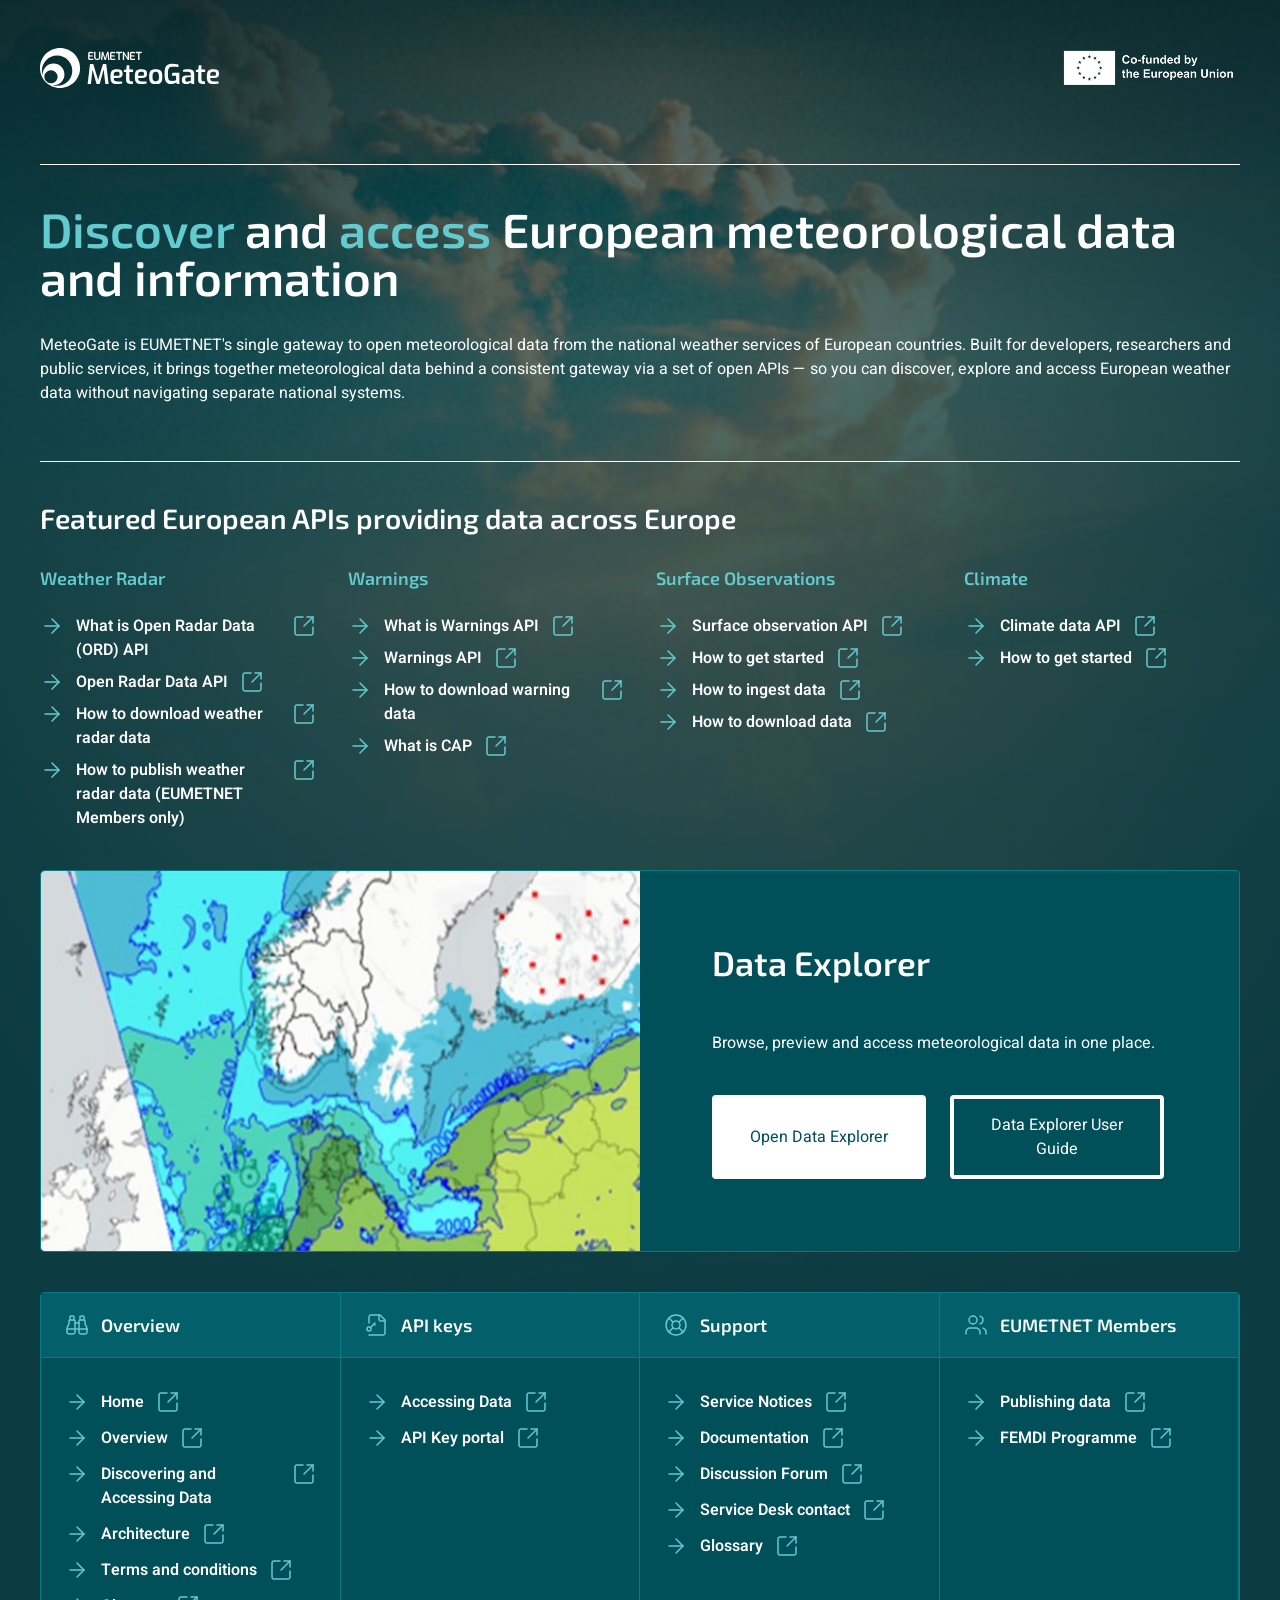
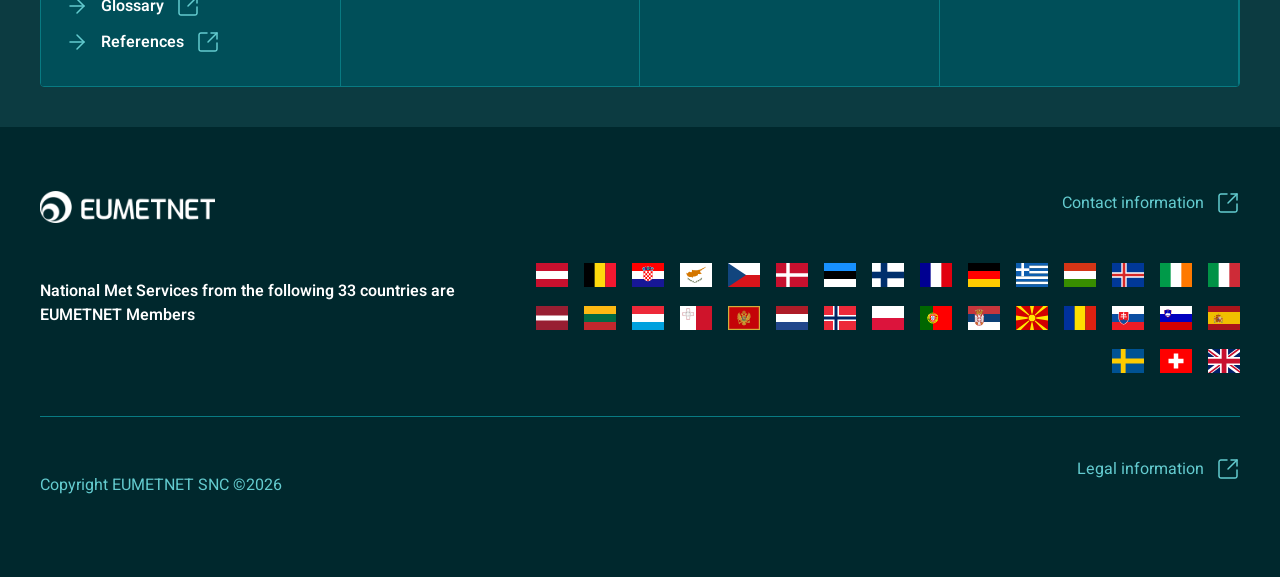
==== commit 9023a5c2: "feat: add intro for seo" ====
--- a/index.html
+++ b/index.html
@@ -106,6 +106,7 @@
 
         <div id="header-container">
           <h1 class="text-white"><span class="text-sherpa400">Discover</span> and <span class="text-sherpa400">access</span> European meteorological data and information</h1>
+          <p class="large text-white">MeteoGate is EUMETNET's single gateway to open meteorological data from the national weather services of European countries. Built for developers, researchers and public services, it brings together meteorological data behind a consistent gateway via a set of open APIs — so you can discover, explore and access European weather data without navigating separate national systems.</p>
         </div>
       </header>
       <main style="display:contents">
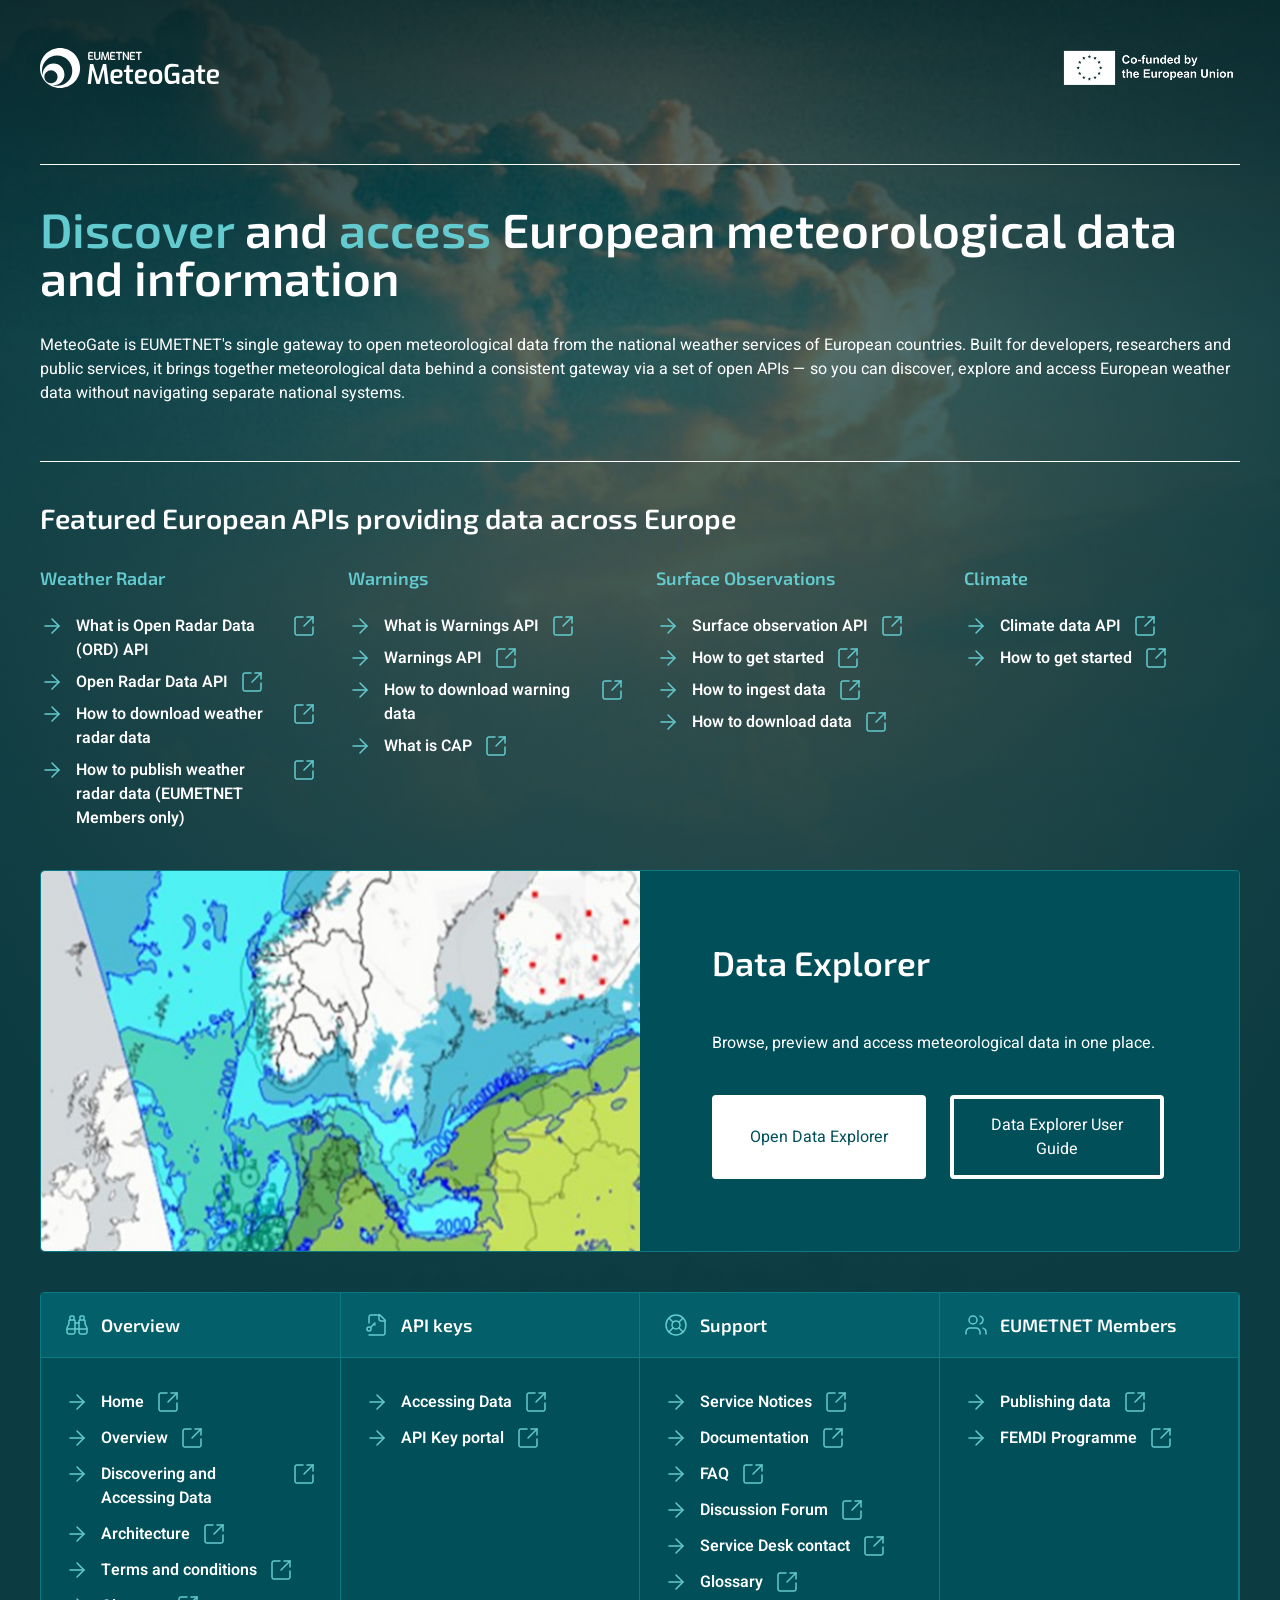
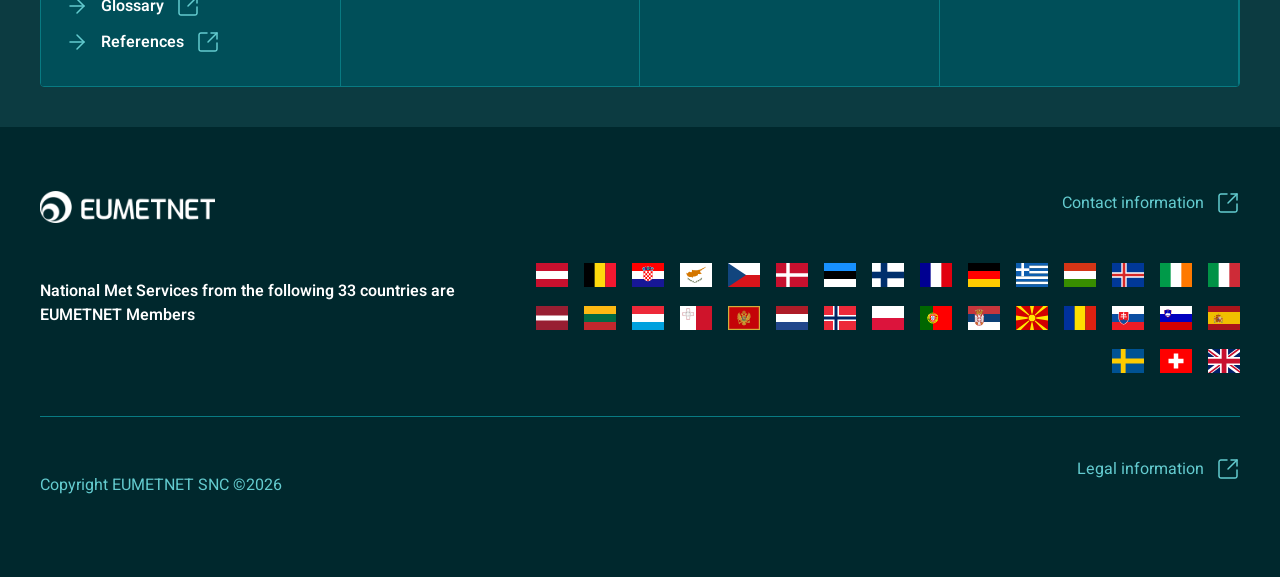
==== commit 4283df02: "feat: add faq page" ====
--- a/index.html
+++ b/index.html
@@ -365,6 +365,13 @@
                   <img class="icon" src="icons/newtab.svg" alt="Opens in new tab icon">
                 </div>
               </a>
+              <a name="Link FAQ" href="faq/">
+                <div class="link">
+                  <img class="icon" src="icons/arrow-right.svg" alt="Arrow Right Icon">
+                  <p class="semibold">FAQ</p>
+                  <img class="icon" src="icons/newtab.svg" alt="Opens in new tab icon">
+                </div>
+              </a>
               <a name="Link Discussion Forum" href="https://github.com/orgs/Meteogate/discussions" target="_blank">
                 <div class="link">
                   <img class="icon" src="icons/arrow-right.svg" alt="Arrow Right Icon">
--- a/main.css
+++ b/main.css
@@ -423,6 +423,30 @@
   flex-wrap: nowrap;
 }
 
+#faq-content {
+  display: flex;
+  padding-top: 40px;
+  flex-direction: column;
+  align-items: flex-start;
+  gap: 32px;
+  align-self: stretch;
+  border-top: 1px solid var(--color-white, #FFF);
+}
+
+.faq-list {
+  display: flex;
+  flex-direction: column;
+  gap: 24px;
+  align-self: stretch;
+}
+
+.faq-item {
+  display: flex;
+  flex-direction: column;
+  gap: 8px;
+  align-self: stretch;
+}
+
 .card {
   display: flex;
   flex-direction: column;
@@ -597,8 +621,9 @@
   gap: 40px;
   padding: 0 40px;
   align-items: center;
+  box-sizing: border-box;
+  width: 100%;
   max-width: 1280px;
-  align-self: center;
   margin: 0 auto;
 }
 
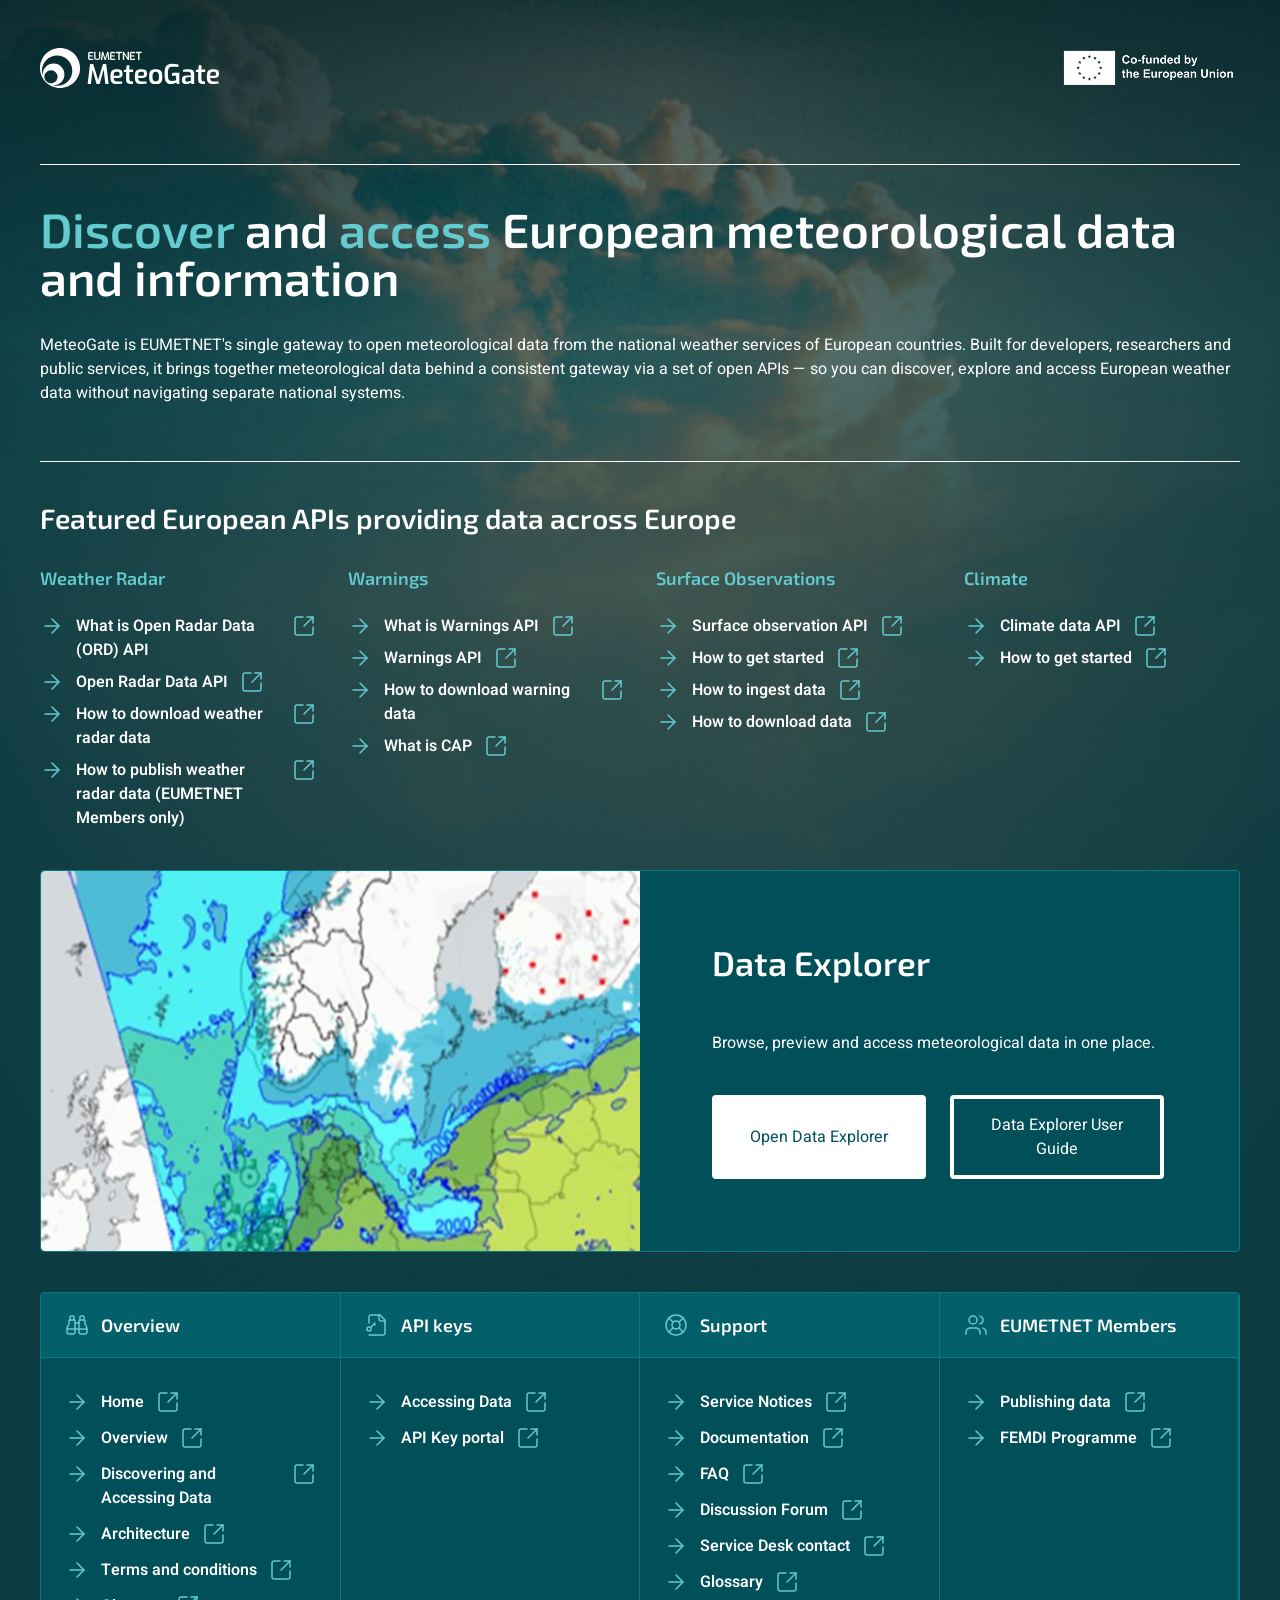
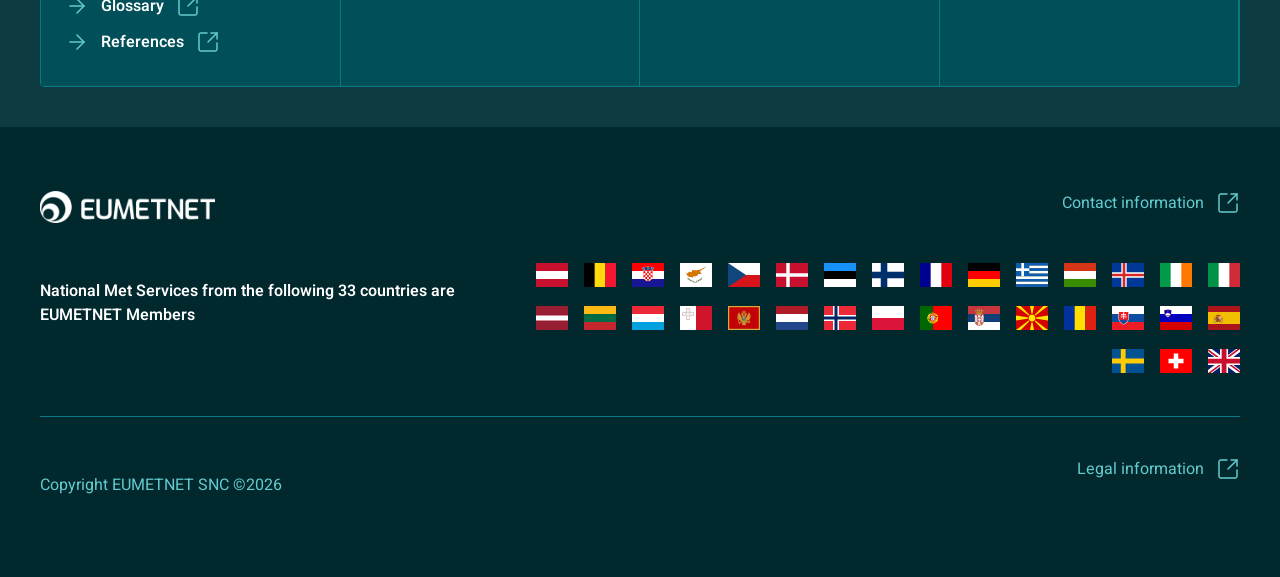
==== commit df812cd0: "refactor: server fonts instead of download from google, increase cache" ====
--- a/index.html
+++ b/index.html
@@ -28,9 +28,6 @@
   <meta name="twitter:image" content="https://meteogate.eu/icons/eumetnet_270x270.png">
 
   <link rel="stylesheet" href="main.css">
-  <link rel="preconnect" href="https://fonts.googleapis.com">
-  <link rel="preconnect" href="https://fonts.gstatic.com" crossorigin>
-  <link rel="stylesheet" href="https://fonts.googleapis.com/css?family=Exo+2|Heebo&display=swap">
 </head>
 
 <body>
@@ -97,10 +94,10 @@
       <header style="display:contents">
         <div id="logo-container">
           <div id="logo">
-            <img src="logos/Logo-MeteoGate-EUMETNET-(flat).svg" alt="MeteoGate Logo">
+            <img src="logos/Logo-MeteoGate-EUMETNET-(flat).svg" alt="MeteoGate Logo" width="179" height="40">
           </div>
           <div id="cofound-logo">
-            <img src="logos/EU-Co-funded-by-the-European-Union.png" alt="Co-funded by the European Union Logo">
+            <img src="logos/EU-Co-funded-by-the-European-Union.png" alt="Co-funded by the European Union Logo" width="179" height="40">
           </div>
         </div>
 
@@ -118,30 +115,30 @@
             <div class="card-content">
               <a name="Link What is Open Radar Data API" href="https://eumetnet.github.io/openradardata-documentation/" target="_blank">
                 <div class="link">
-                  <img class="icon" src="icons/arrow-right.svg" alt="Arrow Right Icon" />
+                  <img class="icon" src="icons/arrow-right.svg" alt="Arrow Right Icon" width="24" height="24" />
                   <p class="semibold">What is Open Radar Data (ORD) API</p>
-                  <img class="icon" src="icons/newtab.svg" alt="Opens in new tab icon">
+                  <img class="icon" src="icons/newtab.svg" alt="Opens in new tab icon" width="24" height="24">
                 </div>
               </a>
              <a name="Link Open Radar Data API" href="https://api.meteogate.eu/eu-eumetnet-weather-radar/docs" target="_blank">
                 <div class="link">
-                  <img class="icon" src="icons/arrow-right.svg" alt="Arrow Right Icon">
+                  <img class="icon" src="icons/arrow-right.svg" alt="Arrow Right Icon" width="24" height="24">
                   <p class="semibold">Open Radar Data API</p>
-                  <img class="icon" src="icons/newtab.svg" alt="Opens in new tab icon">
+                  <img class="icon" src="icons/newtab.svg" alt="Opens in new tab icon" width="24" height="24">
                 </div>
               </a>
               <a name="Link How to download weather radar data" href="https://eumetnet.github.io/openradardata-documentation/2-ORD-API-discovering-and-accessing-data/" target="_blank">
                 <div class="link">
-                  <img class="icon" src="icons/arrow-right.svg" alt="Arrow Right Icon">
+                  <img class="icon" src="icons/arrow-right.svg" alt="Arrow Right Icon" width="24" height="24">
                   <p class="semibold">How to download weather radar data</p>
-                  <img class="icon" src="icons/newtab.svg" alt="Opens in new tab icon">
+                  <img class="icon" src="icons/newtab.svg" alt="Opens in new tab icon" width="24" height="24">
                 </div>
               </a>
               <a name="Link How to publish weather radar data (EUMETNET Members only)" href="https://eumetnet.github.io/openradardata-documentation/3-ORD-API-publishing-data/" target="_blank">
                 <div class="link">
-                  <img class="icon" src="icons/arrow-right.svg" alt="Arrow Right Icon">
+                  <img class="icon" src="icons/arrow-right.svg" alt="Arrow Right Icon" width="24" height="24">
                   <p class="semibold">How to publish weather radar data (EUMETNET Members only)</p>
-                  <img class="icon" src="icons/newtab.svg" alt="Opens in new tab icon">
+                  <img class="icon" src="icons/newtab.svg" alt="Opens in new tab icon" width="24" height="24">
                 </div>
               </a>
             </div>
@@ -151,30 +148,30 @@
             <div class="card-content">
               <a name="Link What is Warnings API" href="https://api.meteogate.eu/warnings/faq" target="_blank">
                 <div class="link">
-                  <img class="icon" src="icons/arrow-right.svg" alt="Arrow Right Icon">
+                  <img class="icon" src="icons/arrow-right.svg" alt="Arrow Right Icon" width="24" height="24">
                   <p class="semibold">What is Warnings API</p>
-                  <img class="icon" src="icons/newtab.svg" alt="Opens in new tab icon">
+                  <img class="icon" src="icons/newtab.svg" alt="Opens in new tab icon" width="24" height="24">
                 </div>
               </a>
               <a name="Link Warnings API" href="https://api.meteogate.eu/warnings/?f=json" target="_blank">
                 <div class="link">
-                  <img class="icon" src="icons/arrow-right.svg" alt="Arrow Right Icon">
+                  <img class="icon" src="icons/arrow-right.svg" alt="Arrow Right Icon" width="24" height="24">
                   <p class="semibold">Warnings API</p>
-                  <img class="icon" src="icons/newtab.svg" alt="Opens in new tab icon">
+                  <img class="icon" src="icons/newtab.svg" alt="Opens in new tab icon" width="24" height="24">
                 </div>
               </a>
               <a name="Link How to download warning data" href="https://api.meteogate.eu/warnings/docs" target="_blank">
                 <div class="link">
-                  <img class="icon" src="icons/arrow-right.svg" alt="Arrow Right Icon">
+                  <img class="icon" src="icons/arrow-right.svg" alt="Arrow Right Icon" width="24" height="24">
                   <p class="semibold">How to download warning data</p>
-                  <img class="icon" src="icons/newtab.svg" alt="Opens in new tab icon">
+                  <img class="icon" src="icons/newtab.svg" alt="Opens in new tab icon" width="24" height="24">
                 </div>
               </a>
               <a name="Link What is CAP" href="https://gitlab.com/meteoalarm-pm-group/documents/-/raw/master/MeteoAlarm_CAP_Profile_v2.0.pdf?inline=true" target="_blank">
                 <div class="link">
-                  <img class="icon" src="icons/arrow-right.svg" alt="Arrow Right Icon">
+                  <img class="icon" src="icons/arrow-right.svg" alt="Arrow Right Icon" width="24" height="24">
                   <p class="semibold">What is CAP</p>
-                  <img class="icon" src="icons/newtab.svg" alt="Opens in new tab icon">
+                  <img class="icon" src="icons/newtab.svg" alt="Opens in new tab icon" width="24" height="24">
                 </div>
               </a>
             </div>
@@ -184,30 +181,30 @@
             <div class="card-content">
               <a name="link Surface observation API" href="https://api.meteogate.eu/eu-eumetnet-surface-observations" target="_blank">
                 <div class="link">
-                  <img class="icon" src="icons/arrow-right.svg" alt="Arrow Right Icon">
+                  <img class="icon" src="icons/arrow-right.svg" alt="Arrow Right Icon" width="24" height="24">
                   <p class="semibold">Surface observation API</p>
-                  <img class="icon" src="icons/newtab.svg" alt="Opens in new tab icon">
+                  <img class="icon" src="icons/newtab.svg" alt="Opens in new tab icon" width="24" height="24">
                 </div>
               </a>
               <a name="link Surface Observation API How to get started" href="https://github.com/EUMETNET/e-soh-documentation/wiki/1.-Get-started" target="_blank">
                 <div class="link">
-                  <img class="icon" src="icons/arrow-right.svg" alt="Arrow Right Icon">
+                  <img class="icon" src="icons/arrow-right.svg" alt="Arrow Right Icon" width="24" height="24">
                   <p class="semibold">How to get started</p>
-                  <img class="icon" src="icons/newtab.svg" alt="Opens in new tab icon">
+                  <img class="icon" src="icons/newtab.svg" alt="Opens in new tab icon" width="24" height="24">
                 </div>
               </a>
               <a name="link Surface observation API How to ingest data" href="https://github.com/EUMETNET/e-soh-documentation/wiki/2.-E%E2%80%90SOH-Ingest" target="_blank">
                 <div class="link">
-                  <img class="icon" src="icons/arrow-right.svg" alt="Arrow Right Icon">
+                  <img class="icon" src="icons/arrow-right.svg" alt="Arrow Right Icon" width="24" height="24">
                   <p class="semibold">How to ingest data</p>
-                  <img class="icon" src="icons/newtab.svg" alt="Opens in new tab icon">
+                  <img class="icon" src="icons/newtab.svg" alt="Opens in new tab icon" width="24" height="24">
                 </div>
               </a>
               <a name="link Surface Observation API How to download data" href="https://github.com/EUMETNET/e-soh-documentation/wiki/3.-Retrieve-data-from-API" target="_blank">
                 <div class="link">
-                  <img class="icon" src="icons/arrow-right.svg" alt="Arrow Right Icon">
+                  <img class="icon" src="icons/arrow-right.svg" alt="Arrow Right Icon" width="24" height="24">
                   <p class="semibold">How to download data</p>
-                  <img class="icon" src="icons/newtab.svg" alt="Opens in new tab icon">
+                  <img class="icon" src="icons/newtab.svg" alt="Opens in new tab icon" width="24" height="24">
                 </div>
               </a>
             </div>
@@ -217,16 +214,16 @@
             <div class="card-content">
               <a name="link Climate data API" href="https://api.meteogate.eu/eu-eumetnet-climate-observations/v1" target="_blank">
                 <div class="link">
-                  <img class="icon" src="icons/arrow-right.svg" alt="Arrow Right Icon">
+                  <img class="icon" src="icons/arrow-right.svg" alt="Arrow Right Icon" width="24" height="24">
                   <p class="semibold">Climate data API</p>
-                  <img class="icon" src="icons/newtab.svg" alt="Opens in new tab icon">
+                  <img class="icon" src="icons/newtab.svg" alt="Opens in new tab icon" width="24" height="24">
                 </div>
               </a>
               <a name="link Climate data API How to get started" href="https://api.meteogate.eu/eu-eumetnet-climate-observations/v1/docs" target="_blank">
                 <div class="link">
-                  <img class="icon" src="icons/arrow-right.svg" alt="Arrow Right Icon">
+                  <img class="icon" src="icons/arrow-right.svg" alt="Arrow Right Icon" width="24" height="24">
                   <p class="semibold">How to get started</p>
-                  <img class="icon" src="icons/newtab.svg" alt="Opens in new tab icon">
+                  <img class="icon" src="icons/newtab.svg" alt="Opens in new tab icon" width="24" height="24">
                 </div>
               </a>
             </div>
@@ -236,7 +233,7 @@
       </div>
       <div id="secondary-content">
         <div id="secondary-content-left">
-          <img src="images/data-explorer-placeholder.jpg" alt="Data Explorer Image">
+          <img src="images/data-explorer-placeholder.jpg" alt="Data Explorer Image" width="600" height="358" loading="lazy">
         </div>
         <div id="secondary-content-right">
           <div id="data-explorer-content">
@@ -264,58 +261,58 @@
         <div id="content-row">
           <div class="third-content-box">
             <div class="third-content-box-title">
-              <img class="third-content-box-title-icon" src="icons/binoculars.svg" alt="Binoculars Icon">
+              <img class="third-content-box-title-icon" src="icons/binoculars.svg" alt="Binoculars Icon" width="24" height="24" loading="lazy">
               <h2 class="text-white text-size-18">Overview</h2>
             </div>
             <div class="third-content-box-content">
               <a name="Link Home" href="https://eumetnet.github.io/meteogate-documentation/" target="_blank">
                 <div class="link">
-                  <img class="icon" src="icons/arrow-right.svg" alt="Arrow Right Icon">
+                  <img class="icon" src="icons/arrow-right.svg" alt="Arrow Right Icon" width="24" height="24">
                   <p class="semibold">Home</p>
-                  <img class="icon" src="icons/newtab.svg" alt="Opens in new tab icon">
+                  <img class="icon" src="icons/newtab.svg" alt="Opens in new tab icon" width="24" height="24">
                 </div>
               </a>
               <a name="Link Overview" href="https://eumetnet.github.io/meteogate-documentation/1-overview/" target="_blank">
                 <div class="link">
-                  <img class="icon" src="icons/arrow-right.svg" alt="Arrow Right Icon">
+                  <img class="icon" src="icons/arrow-right.svg" alt="Arrow Right Icon" width="24" height="24">
                   <p class="semibold">Overview</p>
-                  <img class="icon" src="icons/newtab.svg" alt="Opens in new tab icon">
+                  <img class="icon" src="icons/newtab.svg" alt="Opens in new tab icon" width="24" height="24">
                 </div>
               </a>
 
               <a name="Link Discovering and Accessing Data" href="https://eumetnet.github.io/meteogate-documentation/2-discovering-and-accessing-data/" target="_blank">
                 <div class="link">
-                  <img class="icon" src="icons/arrow-right.svg" alt="Arrow Right Icon">
+                  <img class="icon" src="icons/arrow-right.svg" alt="Arrow Right Icon" width="24" height="24">
                   <p class="semibold">Discovering and Accessing Data</p>
-                  <img class="icon" src="icons/newtab.svg" alt="Opens in new tab icon">
+                  <img class="icon" src="icons/newtab.svg" alt="Opens in new tab icon" width="24" height="24">
                 </div>
               </a>
               <a name="Link Architecture" href="https://eumetnet.github.io/meteogate-documentation/technical-architecture/" target="_blank">
                 <div class="link">
-                  <img class="icon" src="icons/arrow-right.svg" alt="Arrow Right Icon">
+                  <img class="icon" src="icons/arrow-right.svg" alt="Arrow Right Icon" width="24" height="24">
                   <p class="semibold">Architecture</p>
-                  <img class="icon" src="icons/newtab.svg" alt="Opens in new tab icon">
+                  <img class="icon" src="icons/newtab.svg" alt="Opens in new tab icon" width="24" height="24">
                 </div>
               </a>
               <a name="Link Terms and conditions" href="https://eumetnet.github.io/meteogate-documentation/references/" target="_blank">
                 <div class="link">
-                  <img class="icon" src="icons/arrow-right.svg" alt="Arrow Right Icon">
+                  <img class="icon" src="icons/arrow-right.svg" alt="Arrow Right Icon" width="24" height="24">
                   <p class="semibold">Terms and conditions</p>
-                  <img class="icon" src="icons/newtab.svg" alt="Opens in new tab icon">
+                  <img class="icon" src="icons/newtab.svg" alt="Opens in new tab icon" width="24" height="24">
                 </div>
               </a>
               <a name="Link Glossary" href="https://eumetnet.github.io/meteogate-documentation/glossary/" target="_blank">
                 <div class="link">
-                  <img class="icon" src="icons/arrow-right.svg" alt="Arrow Right Icon">
+                  <img class="icon" src="icons/arrow-right.svg" alt="Arrow Right Icon" width="24" height="24">
                   <p class="semibold">Glossary</p>
-                  <img class="icon" src="icons/newtab.svg" alt="Opens in new tab icon">
+                  <img class="icon" src="icons/newtab.svg" alt="Opens in new tab icon" width="24" height="24">
                 </div>
               </a>
               <a name="Link References" href="https://eumetnet.github.io/meteogate-documentation/references/" target="_blank">
                 <div class="link">
-                  <img class="icon" src="icons/arrow-right.svg" alt="Arrow Right Icon">
+                  <img class="icon" src="icons/arrow-right.svg" alt="Arrow Right Icon" width="24" height="24">
                   <p class="semibold">References</p>
-                  <img class="icon" src="icons/newtab.svg" alt="Opens in new tab icon">
+                  <img class="icon" src="icons/newtab.svg" alt="Opens in new tab icon" width="24" height="24">
                 </div>
               </a>
             </div>
@@ -323,23 +320,23 @@
           </div>
           <div class="third-content-box">
             <div class="third-content-box-title">
-              <img class="third-content-box-title-icon" src="icons/file-key-2.svg" alt="File Key Icon">
+              <img class="third-content-box-title-icon" src="icons/file-key-2.svg" alt="File Key Icon" width="24" height="24" loading="lazy">
               <h2 class="text-white text-size-18">API keys</h2>
             </div>
             <div class="third-content-box-content">
               <a name="Link Accessing Data" href="https://eumetnet.github.io/meteogate-documentation/2-discovering-and-accessing-data/#2-accessing-data" target="_blank">
                 <div class="link">
-                  <img class="icon" src="icons/arrow-right.svg" alt="Arrow Right Icon">
+                  <img class="icon" src="icons/arrow-right.svg" alt="Arrow Right Icon" width="24" height="24">
                   <p class="semibold">Accessing Data</p>
-                  <img class="icon" src="icons/newtab.svg" alt="Opens in new tab icon">
+                  <img class="icon" src="icons/newtab.svg" alt="Opens in new tab icon" width="24" height="24">
                 </div>
               </a>
 
               <a name="Link API Key portal" href="https://devportal.meteogate.eu/" target="_blank">
                 <div class="link">
-                  <img class="icon" src="icons/arrow-right.svg" alt="Arrow Right Icon">
+                  <img class="icon" src="icons/arrow-right.svg" alt="Arrow Right Icon" width="24" height="24">
                   <p class="semibold">API Key portal</p>
-                  <img class="icon" src="icons/newtab.svg" alt="Opens in new tab icon">
+                  <img class="icon" src="icons/newtab.svg" alt="Opens in new tab icon" width="24" height="24">
                 </div>
               </a>
             </div>
@@ -347,50 +344,50 @@
           </div>
           <div class="third-content-box">
             <div class="third-content-box-title">
-              <img class="third-content-box-title-icon" src="icons/life-buoy.svg" alt="Life Buoy Icon">
+              <img class="third-content-box-title-icon" src="icons/life-buoy.svg" alt="Life Buoy Icon" width="24" height="24" loading="lazy">
               <h2 class="text-white text-size-18">Support</h2>
             </div>
             <div class="third-content-box-content">
               <a name="Link Service Notices" href="https://github.com/orgs/Meteogate/discussions/categories/announcements" target="_blank">
                 <div class="link">
-                  <img class="icon" src="icons/arrow-right.svg" alt="Arrow Right Icon">
+                  <img class="icon" src="icons/arrow-right.svg" alt="Arrow Right Icon" width="24" height="24">
                   <p class="semibold">Service Notices</p>
-                  <img class="icon" src="icons/newtab.svg" alt="Opens in new tab icon">
+                  <img class="icon" src="icons/newtab.svg" alt="Opens in new tab icon" width="24" height="24">
                 </div>
               </a>
               <a name="Link Documentation" href="https://eumetnet.github.io/meteogate-documentation/" target="_blank">
                 <div class="link">
-                  <img class="icon" src="icons/arrow-right.svg" alt="Arrow Right Icon">
+                  <img class="icon" src="icons/arrow-right.svg" alt="Arrow Right Icon" width="24" height="24">
                   <p class="semibold">Documentation</p>
-                  <img class="icon" src="icons/newtab.svg" alt="Opens in new tab icon">
+                  <img class="icon" src="icons/newtab.svg" alt="Opens in new tab icon" width="24" height="24">
                 </div>
               </a>
               <a name="Link FAQ" href="faq/">
                 <div class="link">
-                  <img class="icon" src="icons/arrow-right.svg" alt="Arrow Right Icon">
+                  <img class="icon" src="icons/arrow-right.svg" alt="Arrow Right Icon" width="24" height="24">
                   <p class="semibold">FAQ</p>
-                  <img class="icon" src="icons/newtab.svg" alt="Opens in new tab icon">
+                  <img class="icon" src="icons/newtab.svg" alt="Opens in new tab icon" width="24" height="24">
                 </div>
               </a>
               <a name="Link Discussion Forum" href="https://github.com/orgs/Meteogate/discussions" target="_blank">
                 <div class="link">
-                  <img class="icon" src="icons/arrow-right.svg" alt="Arrow Right Icon">
+                  <img class="icon" src="icons/arrow-right.svg" alt="Arrow Right Icon" width="24" height="24">
                   <p class="semibold">Discussion Forum</p>
-                  <img class="icon" src="icons/newtab.svg" alt="Opens in new tab icon">
+                  <img class="icon" src="icons/newtab.svg" alt="Opens in new tab icon" width="24" height="24">
                 </div>
               </a>
               <a name="Link Service Desk" href="https://ilmatieteenlaitos.atlassian.net/jira/core/form/83953b5d-a13d-4a66-bb40-7fdfd1a1f2a4" target="_blank">
                 <div class="link">
-                  <img class="icon" src="icons/arrow-right.svg" alt="Arrow Right Icon">
+                  <img class="icon" src="icons/arrow-right.svg" alt="Arrow Right Icon" width="24" height="24">
                   <p class="semibold">Service Desk contact</p>
-                  <img class="icon" src="icons/newtab.svg" alt="Opens in new tab icon">
+                  <img class="icon" src="icons/newtab.svg" alt="Opens in new tab icon" width="24" height="24">
                 </div>
               </a>
               <a name="Link Glossary" href="https://eumetnet.github.io/meteogate-documentation/glossary/" target="_blank">
                 <div class="link">
-                  <img class="icon" src="icons/arrow-right.svg" alt="Arrow Right Icon">
+                  <img class="icon" src="icons/arrow-right.svg" alt="Arrow Right Icon" width="24" height="24">
                   <p class="semibold">Glossary</p>
-                  <img class="icon" src="icons/newtab.svg" alt="Opens in new tab icon">
+                  <img class="icon" src="icons/newtab.svg" alt="Opens in new tab icon" width="24" height="24">
                 </div>
               </a>
             </div>
@@ -398,22 +395,22 @@
           </div>
           <div class="third-content-box">
             <div class="third-content-box-title">
-              <img class="third-content-box-title-icon" src="icons/users.svg" alt="Users Icon">
+              <img class="third-content-box-title-icon" src="icons/users.svg" alt="Users Icon" width="24" height="24" loading="lazy">
               <h2 class="text-white text-size-18">EUMETNET Members</h2>
             </div>
             <div class="third-content-box-content">
               <a name="Link Publishing data" href="https://eumetnet.github.io/meteogate-documentation/3-publishing-data/" target="_blank">
                 <div class="link">
-                  <img class="icon" src="icons/arrow-right.svg" alt="Arrow Right Icon">
+                  <img class="icon" src="icons/arrow-right.svg" alt="Arrow Right Icon" width="24" height="24">
                   <p class="semibold">Publishing data</p>
-                  <img class="icon" src="icons/newtab.svg" alt="Opens in new tab icon">
+                  <img class="icon" src="icons/newtab.svg" alt="Opens in new tab icon" width="24" height="24">
                 </div>
               </a>
               <a name="Link FEMDI Programme" href="https://tlnt19059.sharepoint.com/sites/FEMDI/FEMDI Communications/Forms/AllItems.aspx" target="_blank">
                 <div class="link">
-                  <img class="icon" src="icons/arrow-right.svg" alt="Arrow Right Icon">
+                  <img class="icon" src="icons/arrow-right.svg" alt="Arrow Right Icon" width="24" height="24">
                   <p class="semibold">FEMDI Programme</p>
-                  <img class="icon" src="icons/newtab.svg" alt="Opens in new tab icon">
+                  <img class="icon" src="icons/newtab.svg" alt="Opens in new tab icon" width="24" height="24">
                 </div>
               </a>
             </div>
@@ -425,11 +422,11 @@
     <footer id="footer-container">
       <div id="footer-content">
         <div class="footer-row">
-          <img id="footer-logo" src="logos/Eumetnet-logo.svg" alt="EUMETNET Logo">
+          <img id="footer-logo" src="logos/Eumetnet-logo.svg" alt="EUMETNET Logo" width="219" height="40" loading="lazy">
           <a name="Link Contact information" href="https://www.eumetnet.eu" target="_blank">
             <div class="link">
               <p class="text-sherpa400">Contact information</p>
-              <img class="icon" src="icons/newtab.svg" alt="Opens in new tab icon">
+              <img class="icon" src="icons/newtab.svg" alt="Opens in new tab icon" width="24" height="24">
             </div>
           </a>
         </div>
@@ -440,103 +437,103 @@
           </div>
           <div id="flags-container">
             <a name="Link Austria" class="flag" href="https://geosphere.at/en" target="_blank">
-              <img class="flag-icon" src="icons/flags/Austria (AT).svg" alt="Austria Flag">
+              <img class="flag-icon" src="icons/flags/Austria (AT).svg" alt="Austria Flag" width="32" height="24" loading="lazy">
             </a>
             <a name="Link Belgium" class="flag" href="https://www.meteo.be/en/belgium" target="_blank">
-              <img class="flag-icon" src="icons/flags/Belgium (BE).svg" alt="Belgium Flag">
+              <img class="flag-icon" src="icons/flags/Belgium (BE).svg" alt="Belgium Flag" width="32" height="24" loading="lazy">
             </a>
             <a name="Link Croatia" class="flag" href="https://meteo.hr/index_en.php" target="_blank">
-              <img class="flag-icon" src="icons/flags/Croatia (HR).svg" alt="Croatia Flag">
+              <img class="flag-icon" src="icons/flags/Croatia (HR).svg" alt="Croatia Flag" width="32" height="24" loading="lazy">
             </a>
             <a name="Link Cyprus" class="flag" href="https://www.moa.gov.cy/moa/dm/dm.nsf/home_en/home_en?openform" target="_blank">
-              <img class="flag-icon" src="icons/flags/Cyprus (CY).svg" alt="Cyprus Flag">
+              <img class="flag-icon" src="icons/flags/Cyprus (CY).svg" alt="Cyprus Flag" width="32" height="24" loading="lazy">
             </a>
             <a name="Link Czech Republic" class="flag" href="https://www.chmi.cz/?l=en" target="_blank">
-              <img class="flag-icon" src="icons/flags/Czech Republic (CZ).svg" alt="Czech Republic Flag">
+              <img class="flag-icon" src="icons/flags/Czech Republic (CZ).svg" alt="Czech Republic Flag" width="32" height="24" loading="lazy">
             </a>
             <a name="Link Denmark" class="flag" href="https://www.dmi.dk" target="_blank">
-              <img class="flag-icon" src="icons/flags/Denmark (DK).svg" alt="Denmark Flag">
+              <img class="flag-icon" src="icons/flags/Denmark (DK).svg" alt="Denmark Flag" width="32" height="24" loading="lazy">
             </a>
             <a name="Link Estonia" class="flag" href="https://www.ilmateenistus.ee/?lang=en" target="_blank">
-              <img class="flag-icon" src="icons/flags/Estonia (EE).svg" alt="Estonia Flag">
+              <img class="flag-icon" src="icons/flags/Estonia (EE).svg" alt="Estonia Flag" width="32" height="24" loading="lazy">
             </a>
             <a name="Link Finland" class="flag" href="https://en.ilmatieteenlaitos.fi" target="_blank">
-              <img class="flag-icon" src="icons/flags/Finland (FI).svg" alt="Finland Flag">
+              <img class="flag-icon" src="icons/flags/Finland (FI).svg" alt="Finland Flag" width="32" height="24" loading="lazy">
             </a>
             <a name="Link France" class="flag" href="https://meteofrance.com" target="_blank">
-              <img class="flag-icon" src="icons/flags/France (FR).svg" alt="France Flag">
+              <img class="flag-icon" src="icons/flags/France (FR).svg" alt="France Flag" width="32" height="24" loading="lazy">
             </a>
             <a name="Link Germany" class="flag" href="https://www.dwd.de/EN/Home/home_node.html" target="_blank">
-              <img class="flag-icon" src="icons/flags/Germany (DE).svg" alt="Germany Flag">
+              <img class="flag-icon" src="icons/flags/Germany (DE).svg" alt="Germany Flag" width="32" height="24" loading="lazy">
             </a>
             <a name="Link Greece" class="flag" href="https://emy.gr/en?area=forecast" target="_blank">
-              <img class="flag-icon" src="icons/flags/Greece (GR).svg" alt="Greece Flag">
+              <img class="flag-icon" src="icons/flags/Greece (GR).svg" alt="Greece Flag" width="32" height="24" loading="lazy">
             </a>
             <a name="Link Hungary" class="flag" href="https://www.met.hu/en/idojaras/" target="_blank">
-              <img class="flag-icon" src="icons/flags/Hungary (HU).svg" alt="Hungary Flag">
+              <img class="flag-icon" src="icons/flags/Hungary (HU).svg" alt="Hungary Flag" width="32" height="24" loading="lazy">
             </a>
             <a name="Link Iceland" class="flag" href="https://en.vedur.is" target="_blank">
-              <img class="flag-icon" src="icons/flags/Iceland (IS).svg" alt="Iceland Flag">
+              <img class="flag-icon" src="icons/flags/Iceland (IS).svg" alt="Iceland Flag" width="32" height="24" loading="lazy">
             </a>
             <a name="Link Ireland" class="flag" href="https://www.met.ie" target="_blank">
-              <img class="flag-icon" src="icons/flags/Ireland (IE).svg" alt="Ireland Flag">
+              <img class="flag-icon" src="icons/flags/Ireland (IE).svg" alt="Ireland Flag" width="32" height="24" loading="lazy">
             </a>
             <a name="Link Italy" class="flag" href="https://www.meteoam.it/it/home" target="_blank">
-              <img class="flag-icon" src="icons/flags/Italy (IT).svg" alt="Italy Flag">
+              <img class="flag-icon" src="icons/flags/Italy (IT).svg" alt="Italy Flag" width="32" height="24" loading="lazy">
             </a>
             <a name="Link Latvia" class="flag" href="https://videscentrs.lvgmc.lv" target="_blank">
-              <img class="flag-icon" src="icons/flags/Latvia (LV).svg" alt="Latvia Flag">
+              <img class="flag-icon" src="icons/flags/Latvia (LV).svg" alt="Latvia Flag" width="32" height="24" loading="lazy">
             </a>
             <a name="Link Lithuania" class="flag" href="https://www.meteo.lt/en/" target="_blank">
-              <img class="flag-icon" src="icons/flags/Lithuania (LT).svg" alt="Lithuania Flag">
+              <img class="flag-icon" src="icons/flags/Lithuania (LT).svg" alt="Lithuania Flag" width="32" height="24" loading="lazy">
             </a>
             <a name="Link Luxembourg" class="flag" href="https://www.meteolux.lu" target="_blank">
-              <img class="flag-icon" src="icons/flags/Luxembourg (LU).svg" alt="Luxembourg Flag">
+              <img class="flag-icon" src="icons/flags/Luxembourg (LU).svg" alt="Luxembourg Flag" width="32" height="24" loading="lazy">
             </a>
             <a name="Link Malta" class="flag" href="https://www.maltairport.com/weather/" target="_blank">
-              <img class="flag-icon" src="icons/flags/Malta (MT).svg" alt="Malta Flag">
+              <img class="flag-icon" src="icons/flags/Malta (MT).svg" alt="Malta Flag" width="32" height="24" loading="lazy">
             </a>
             <a name="Link Montenegro" class="flag" href="https://www.meteo.co.me" target="_blank">
-              <img class="flag-icon" src="icons/flags/Montenegro (ME).svg" alt="Montenegro Flag">
+              <img class="flag-icon" src="icons/flags/Montenegro (ME).svg" alt="Montenegro Flag" width="32" height="24" loading="lazy">
             </a>
             <a name="Link Netherlands" class="flag" href="https://www.knmi.nl/home" target="_blank">
-              <img class="flag-icon" src="icons/flags/Netherlands (NL).svg" alt="Netherlands Flag">
+              <img class="flag-icon" src="icons/flags/Netherlands (NL).svg" alt="Netherlands Flag" width="32" height="24" loading="lazy">
             </a>
             <a name="Link Norway" class="flag" href="https://www.met.no/en" target="_blank">
-              <img class="flag-icon" src="icons/flags/Norway (NO).svg" alt="Norway Flag">
+              <img class="flag-icon" src="icons/flags/Norway (NO).svg" alt="Norway Flag" width="32" height="24" loading="lazy">
             </a>
             <a name="Link Poland" class="flag" href="https://imgw.pl/en/" target="_blank">
-              <img class="flag-icon" src="icons/flags/Poland (PL).svg" alt="Poland Flag">
+              <img class="flag-icon" src="icons/flags/Poland (PL).svg" alt="Poland Flag" width="32" height="24" loading="lazy">
             </a>
             <a name="Link Portugal" class="flag" href="https://www.ipma.pt/en/" target="_blank">
-              <img class="flag-icon" src="icons/flags/Portugal (PT).svg" alt="Portugal Flag">
+              <img class="flag-icon" src="icons/flags/Portugal (PT).svg" alt="Portugal Flag" width="32" height="24" loading="lazy">
             </a>
             <a name="Link Serbia" class="flag" href="https://www.hidmet.gov.rs/index_eng.php" target="_blank">
-              <img class="flag-icon" src="icons/flags/Serbia (RS).svg" alt="Serbia Flag">
+              <img class="flag-icon" src="icons/flags/Serbia (RS).svg" alt="Serbia Flag" width="32" height="24" loading="lazy">
             </a>
            <a name="Link North Macedonia" class="flag" href="https://uhmr.gov.mk/" target="_blank">
-              <img class="flag-icon" src="icons/flags/North Macedonia (MK).svg" alt="North Macedonia Flag">
+              <img class="flag-icon" src="icons/flags/North Macedonia (MK).svg" alt="North Macedonia Flag" width="32" height="24" loading="lazy">
             </a>
             <a name="Link Romania" class="flag" href="https://www.meteoromania.ro" target="_blank">
-              <img class="flag-icon" src="icons/flags/Romania (RO).svg" alt="Romania Flag">
+              <img class="flag-icon" src="icons/flags/Romania (RO).svg" alt="Romania Flag" width="32" height="24" loading="lazy">
             </a>
             <a name="Link Slovakia" class="flag" href="https://www.shmu.sk/en/?page=1" target="_blank">
-              <img class="flag-icon" src="icons/flags/Slovakia (SK).svg" alt="Slovakia Flag">
+              <img class="flag-icon" src="icons/flags/Slovakia (SK).svg" alt="Slovakia Flag" width="32" height="24" loading="lazy">
             </a>
             <a name="Link Slovenia" class="flag" href="https://meteo.arso.gov.si/met/en/" target="_blank">
-              <img class="flag-icon" src="icons/flags/Slovenia (SI).svg" alt="Slovenia Flag">
+              <img class="flag-icon" src="icons/flags/Slovenia (SI).svg" alt="Slovenia Flag" width="32" height="24" loading="lazy">
             </a>
             <a name="Link Spain" class="flag" href="https://www.aemet.es/en/portada" target="_blank">
-              <img class="flag-icon" src="icons/flags/Spain (ES).svg" alt="Spain Flag">
+              <img class="flag-icon" src="icons/flags/Spain (ES).svg" alt="Spain Flag" width="32" height="24" loading="lazy">
             </a>
             <a name="Link Sweden" class="flag" href="https://www.smhi.se/en" target="_blank">
-              <img class="flag-icon" src="icons/flags/Sweden (SE).svg" alt="Sweden Flag">
+              <img class="flag-icon" src="icons/flags/Sweden (SE).svg" alt="Sweden Flag" width="32" height="24" loading="lazy">
             </a>
             <a name="Link Switzerland" class="flag" href="https://www.meteoswiss.admin.ch/#tab=forecast-map" target="_blank">
-              <img class="flag-icon" src="icons/flags/Switzerland (CH).svg" alt="Switzerland Flag">
+              <img class="flag-icon" src="icons/flags/Switzerland (CH).svg" alt="Switzerland Flag" width="32" height="24" loading="lazy">
             </a>
             <a name="Link United Kingdom" class="flag" href="https://www.metoffice.gov.uk" target="_blank">
-              <img class="flag-icon" src="icons/flags/United Kingdom (GB).svg" alt="United Kingdom Flag">
+              <img class="flag-icon" src="icons/flags/United Kingdom (GB).svg" alt="United Kingdom Flag" width="32" height="24" loading="lazy">
             </a>
           </div>
         </div>
@@ -545,7 +542,7 @@
           <a name="Link Legal information" href="https://www.eumetnet.eu/legal-information" target="_blank">
             <div class="link">
               <p class="text-sherpa400">Legal information</p>
-              <img class="icon" src="icons/newtab.svg" alt="Opens in new tab icon">
+              <img class="icon" src="icons/newtab.svg" alt="Opens in new tab icon" width="24" height="24">
             </div>
           </a>
         </div>
@@ -576,6 +573,8 @@
           const alertIcon = document.createElement('img');
           alertIcon.src = 'icons/triangle-alert.svg';
           alertIcon.alt = 'Triangle Alert Icon';
+          alertIcon.width = 24;
+          alertIcon.height = 24;
           item.appendChild(alertIcon);
 
           const p = document.createElement('p');
--- a/main.css
+++ b/main.css
@@ -1,3 +1,56 @@
+/* Self-hosted fonts (Exo 2 SemiBold, Heebo Regular/SemiBold) - replaces loading
+   them live from Google Fonts at request time, which also sent every visitor's
+   IP to Google on each page load. Subsetted to latin + latin-ext only (no
+   cyrillic/hebrew/etc. - this site is English-only). */
+@font-face {
+  font-family: "Exo 2";
+  font-style: normal;
+  font-weight: 600;
+  font-display: swap;
+  src: url("fonts/exo2-600-latin.woff2") format("woff2");
+  unicode-range: U+0000-00FF, U+0131, U+0152-0153, U+02BB-02BC, U+02C6, U+02DA, U+02DC, U+0304, U+0308, U+0329, U+2000-206F, U+20AC, U+2122, U+2191, U+2193, U+2212, U+2215, U+FEFF, U+FFFD;
+}
+@font-face {
+  font-family: "Exo 2";
+  font-style: normal;
+  font-weight: 600;
+  font-display: swap;
+  src: url("fonts/exo2-600-latin-ext.woff2") format("woff2");
+  unicode-range: U+0100-02BA, U+02BD-02C5, U+02C7-02CC, U+02CE-02D7, U+02DD-02FF, U+0304, U+0308, U+0329, U+1D00-1DBF, U+1E00-1E9F, U+1EF2-1EFF, U+2020, U+20A0-20AB, U+20AD-20C4, U+2113, U+2C60-2C7F, U+A720-A7FF;
+}
+@font-face {
+  font-family: "Heebo";
+  font-style: normal;
+  font-weight: 400;
+  font-display: swap;
+  src: url("fonts/heebo-400-latin.woff2") format("woff2");
+  unicode-range: U+0000-00FF, U+0131, U+0152-0153, U+02BB-02BC, U+02C6, U+02DA, U+02DC, U+0304, U+0308, U+0329, U+2000-206F, U+20AC, U+2122, U+2191, U+2193, U+2212, U+2215, U+FEFF, U+FFFD;
+}
+@font-face {
+  font-family: "Heebo";
+  font-style: normal;
+  font-weight: 400;
+  font-display: swap;
+  src: url("fonts/heebo-400-latin-ext.woff2") format("woff2");
+  unicode-range: U+0100-02BA, U+02BD-02C5, U+02C7-02CC, U+02CE-02D7, U+02DD-02FF, U+0304, U+0308, U+0329, U+1D00-1DBF, U+1E00-1E9F, U+1EF2-1EFF, U+2020, U+20A0-20AB, U+20AD-20C4, U+2113, U+2C60-2C7F, U+A720-A7FF;
+}
+@font-face {
+  font-family: "Heebo";
+  font-style: normal;
+  font-weight: 600;
+  font-display: swap;
+  src: url("fonts/heebo-600-latin.woff2") format("woff2");
+  unicode-range: U+0000-00FF, U+0131, U+0152-0153, U+02BB-02BC, U+02C6, U+02DA, U+02DC, U+0304, U+0308, U+0329, U+2000-206F, U+20AC, U+2122, U+2191, U+2193, U+2212, U+2215, U+FEFF, U+FFFD;
+}
+@font-face {
+  font-family: "Heebo";
+  font-style: normal;
+  font-weight: 600;
+  font-display: swap;
+  src: url("fonts/heebo-600-latin-ext.woff2") format("woff2");
+  unicode-range: U+0100-02BA, U+02BD-02C5, U+02C7-02CC, U+02CE-02D7, U+02DD-02FF, U+0304, U+0308, U+0329, U+1D00-1DBF, U+1E00-1E9F, U+1EF2-1EFF, U+2020, U+20A0-20AB, U+20AD-20C4, U+2113, U+2C60-2C7F, U+A720-A7FF;
+}
+
 /* Colors */
 :root {
   --color-sherpa100: #D9F4F4;
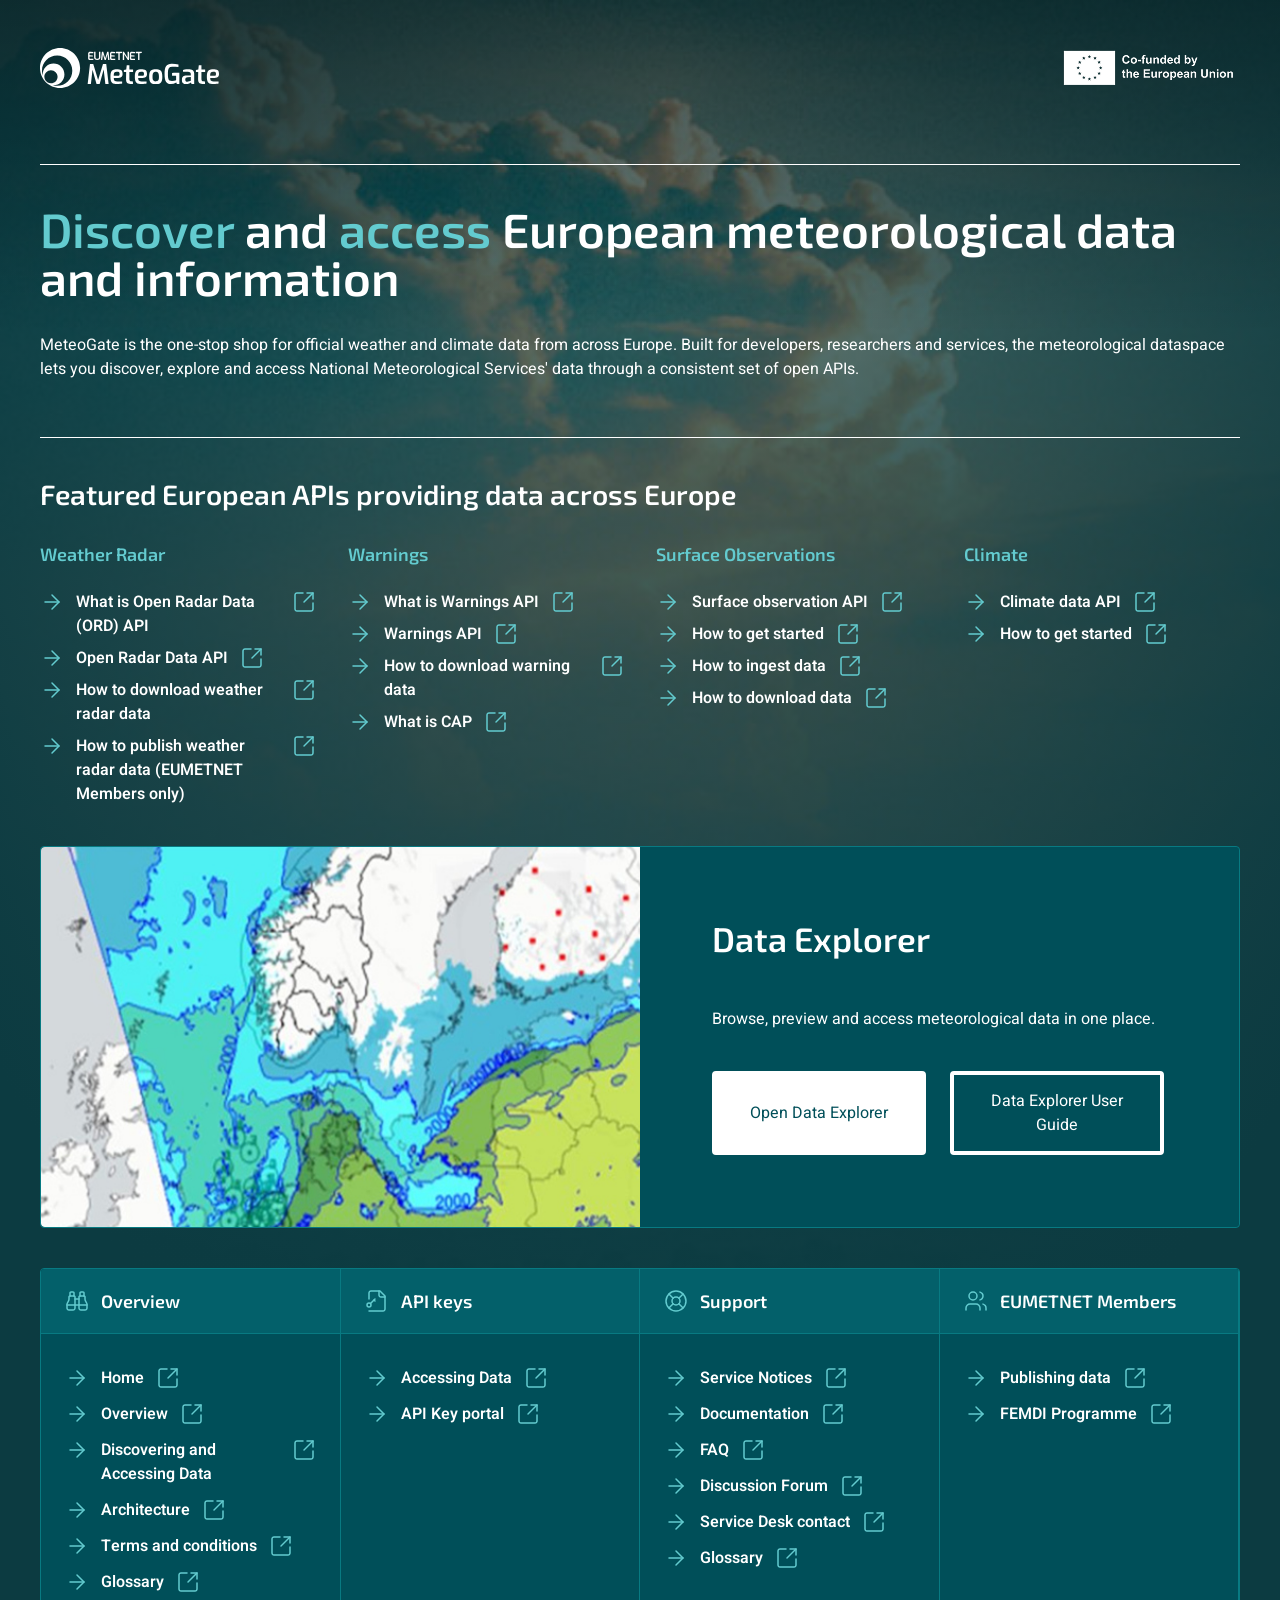
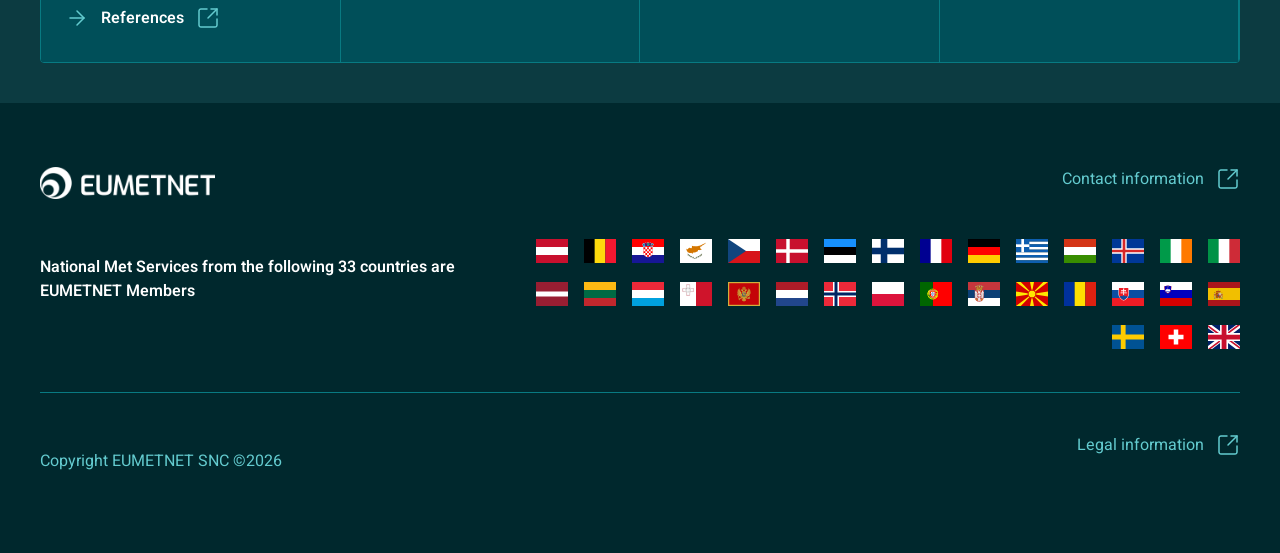
==== commit 9151ce0d: "chore: description and faq changes" ====
--- a/index.html
+++ b/index.html
@@ -5,7 +5,8 @@
   <meta charset="UTF-8">
   <meta name="viewport" content="width=device-width, initial-scale=1.0">
   <title>MeteoGate | Discover &amp; Access European Meteorological Data</title>
-  <meta name="description" content="MeteoGate is EUMETNET's gateway to open meteorological data — discover and access weather radar, warnings, surface observations and climate APIs.">
+  <meta name="description" content="MeteoGate is EUMETNET's gateway to the European meteorological dataspace — discover and access open weather radar, warnings, observations and climate APIs.">
+  <meta name="keywords" content="MeteoGate, EUMETNET, dataspace, meteorological dataspace, European weather data, open data, weather API, weather radar, weather warnings, surface observations, climate data">
   <link rel="canonical" href="https://meteogate.eu/">
 
   <link rel="icon" type="image/png" sizes="32x32" href="icons/eumetnet_32x32.png">
@@ -19,12 +20,12 @@
   <meta property="og:url" content="https://meteogate.eu/">
   <meta property="og:site_name" content="MeteoGate">
   <meta property="og:title" content="MeteoGate | Discover & Access European Meteorological Data">
-  <meta property="og:description" content="MeteoGate is EUMETNET's gateway to open meteorological data — discover and access weather radar, warnings, surface observations and climate APIs.">
+  <meta property="og:description" content="MeteoGate is EUMETNET's gateway to the European meteorological dataspace — discover and access open weather radar, warnings, observations and climate APIs.">
   <meta property="og:image" content="https://meteogate.eu/icons/eumetnet_270x270.png">
 
   <meta name="twitter:card" content="summary">
   <meta name="twitter:title" content="MeteoGate | Discover & Access European Meteorological Data">
-  <meta name="twitter:description" content="MeteoGate is EUMETNET's gateway to open meteorological data — discover and access weather radar, warnings, surface observations and climate APIs.">
+  <meta name="twitter:description" content="MeteoGate is EUMETNET's gateway to the European meteorological dataspace — discover and access open weather radar, warnings, observations and climate APIs.">
   <meta name="twitter:image" content="https://meteogate.eu/icons/eumetnet_270x270.png">
 
   <link rel="stylesheet" href="main.css">
@@ -47,8 +48,9 @@
         "@id": "https://meteogate.eu/#website",
         "url": "https://meteogate.eu/",
         "name": "MeteoGate",
-        "description": "MeteoGate is EUMETNET's gateway to open meteorological data — discover and access weather radar, warnings, surface observations and climate APIs.",
+        "description": "MeteoGate is EUMETNET's gateway to the European meteorological dataspace — discover and access open weather radar, warnings, observations and climate APIs.",
         "publisher": { "@id": "https://meteogate.eu/#organization" },
+        "keywords": "dataspace, meteorological dataspace, European weather data, open data, weather API",
         "inLanguage": "en"
       },
       {
@@ -103,7 +105,7 @@
 
         <div id="header-container">
           <h1 class="text-white"><span class="text-sherpa400">Discover</span> and <span class="text-sherpa400">access</span> European meteorological data and information</h1>
-          <p class="large text-white">MeteoGate is EUMETNET's single gateway to open meteorological data from the national weather services of European countries. Built for developers, researchers and public services, it brings together meteorological data behind a consistent gateway via a set of open APIs — so you can discover, explore and access European weather data without navigating separate national systems.</p>
+          <p class="large text-white">MeteoGate is the one-stop shop for official weather and climate data from across Europe. Built for developers, researchers and services, the meteorological dataspace lets you discover, explore and access National Meteorological Services' data through a consistent set of open APIs.</p>
         </div>
       </header>
       <main style="display:contents">
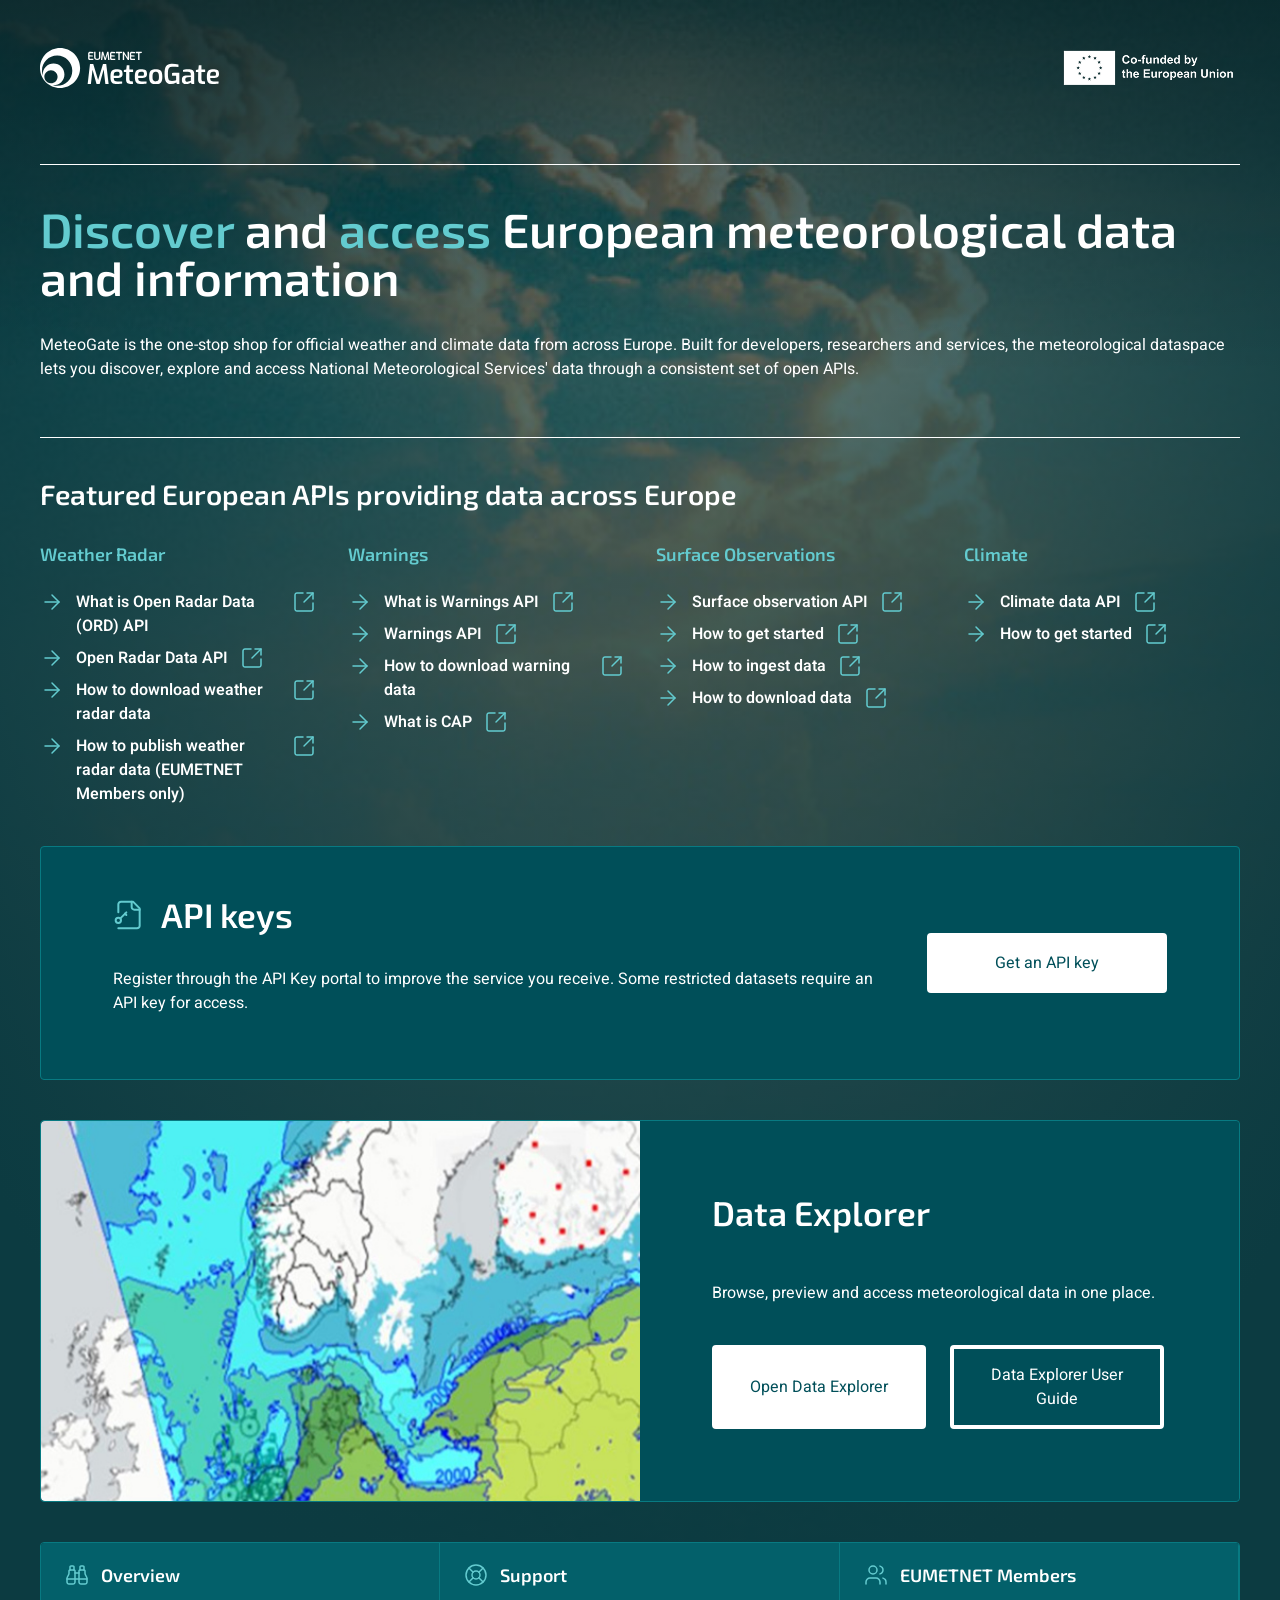
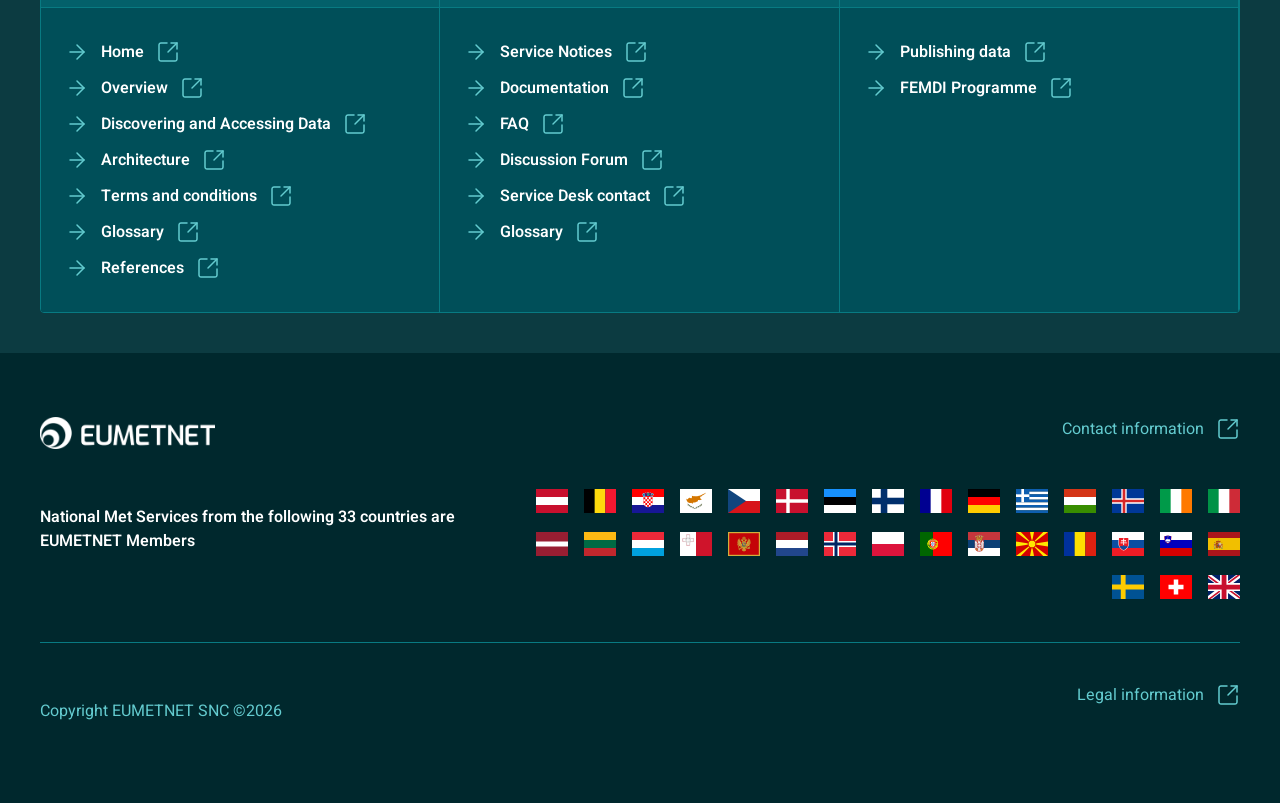
==== commit 96a5f770: "refactor: move API key button and add .css cache buster" ====
--- a/index.html
+++ b/index.html
@@ -28,7 +28,7 @@
   <meta name="twitter:description" content="MeteoGate is EUMETNET's gateway to the European meteorological dataspace — discover and access open weather radar, warnings, observations and climate APIs.">
   <meta name="twitter:image" content="https://meteogate.eu/icons/eumetnet_270x270.png">
 
-  <link rel="stylesheet" href="main.css">
+  <link rel="stylesheet" href="main.css?v=20261012">
 </head>
 
 <body>
@@ -233,6 +233,20 @@
         </div>
 
       </div>
+      <section id="api-key-content" aria-labelledby="api-key-heading">
+        <div id="api-key-content-text">
+          <div class="api-key-title">
+            <img src="icons/file-key-2.svg" alt="File Key Icon" width="32" height="32">
+            <h2 id="api-key-heading" class="text-white text-size-34">API keys</h2>
+          </div>
+          <p class="large text-white">Register through the API Key portal to improve the service you receive. Some restricted datasets require an API key for access.</p>
+        </div>
+        <div id="api-key-buttons-container">
+          <a class="primary large" name="Button Open API Key portal" href="https://devportal.meteogate.eu/" target="_blank" rel="noopener">
+            Get an API key
+          </a>
+        </div>
+      </section>
       <div id="secondary-content">
         <div id="secondary-content-left">
           <img src="images/data-explorer-placeholder.jpg" alt="Data Explorer Image" width="600" height="358" loading="lazy">
@@ -244,14 +258,12 @@
 
               <p class="large text-white">Browse, preview and access meteorological data in one place.</p>
               <div id="data-explorer-buttons-container">
-                <button type="button" class="primary large" name="Button Open Data Explorer"
-                  onclick="window.open('https://explorer.meteogate.eu/', '_blank')">
+                <a class="primary large" name="Button Open Data Explorer" href="https://explorer.meteogate.eu/" target="_blank" rel="noopener">
                   Open Data Explorer
-                </button>
-                <button type="button" class="secondary large" name="Data Explorer User Guide"
-                  onclick="window.open('https://github.com/EUMETNET/meteogate-documentation/blob/main/docs/Data%20Explorer%20User%20Guide%20v1.pdf', '_blank')">
+                </a>
+                <a class="secondary large" name="Data Explorer User Guide" href="https://github.com/EUMETNET/meteogate-documentation/blob/main/docs/Data%20Explorer%20User%20Guide%20v1.pdf" target="_blank" rel="noopener">
                   Data Explorer User Guide
-                </button>
+                </a>
               </div>
             </div>
           </div>
@@ -314,30 +326,6 @@
                 <div class="link">
                   <img class="icon" src="icons/arrow-right.svg" alt="Arrow Right Icon" width="24" height="24">
                   <p class="semibold">References</p>
-                  <img class="icon" src="icons/newtab.svg" alt="Opens in new tab icon" width="24" height="24">
-                </div>
-              </a>
-            </div>
-
-          </div>
-          <div class="third-content-box">
-            <div class="third-content-box-title">
-              <img class="third-content-box-title-icon" src="icons/file-key-2.svg" alt="File Key Icon" width="24" height="24" loading="lazy">
-              <h2 class="text-white text-size-18">API keys</h2>
-            </div>
-            <div class="third-content-box-content">
-              <a name="Link Accessing Data" href="https://eumetnet.github.io/meteogate-documentation/2-discovering-and-accessing-data/#2-accessing-data" target="_blank">
-                <div class="link">
-                  <img class="icon" src="icons/arrow-right.svg" alt="Arrow Right Icon" width="24" height="24">
-                  <p class="semibold">Accessing Data</p>
-                  <img class="icon" src="icons/newtab.svg" alt="Opens in new tab icon" width="24" height="24">
-                </div>
-              </a>
-
-              <a name="Link API Key portal" href="https://devportal.meteogate.eu/" target="_blank">
-                <div class="link">
-                  <img class="icon" src="icons/arrow-right.svg" alt="Arrow Right Icon" width="24" height="24">
-                  <p class="semibold">API Key portal</p>
                   <img class="icon" src="icons/newtab.svg" alt="Opens in new tab icon" width="24" height="24">
                 </div>
               </a>
--- a/main.css
+++ b/main.css
@@ -320,7 +320,9 @@
   border: 2px solid var(--color-yellow, #F1B828);
 }
 
-button.primary.large {
+a.primary.large {
+  transition: background-color 150ms ease, border-color 150ms ease;
+  text-align: center;
   display: flex;
   flex: 1 0 0;
   padding: 14px 24px;
@@ -332,6 +334,7 @@
   background: var(--color-white, #FFF);
   color: var(--color-sherpa800, #004F59);
   align-self: stretch;
+  box-sizing: border-box;
   /* p semibold */
   font-family: Heebo;
   font-size: 16px;
@@ -339,20 +342,25 @@
   line-height: 24px; /* 150% */
 }
 
-button.primary.large:hover {
-  background: var(--color-sherpa200, #B3E8E9);
-}
-
-button.primary.large:active {
+/* Override the global a:focus border so buttons keep their 4px border when clicked */
+a.primary.large:focus,
+a.secondary.large:focus {
+  border: 4px solid var(--color-white, #FFF);
+}
+
+a.primary.large:hover {
+  border-color: var(--color-sherpa200, #B8E8E9);
+  background: var(--color-sherpa200, #B8E8E9);
+}
+
+a.primary.large:active {
+  border-color: var(--color-sherpa300, #86D6DA);
   background: var(--color-sherpa300, #86D6DA);
 }
 
-button.primary.large:focus-visible {
-  border-radius: 4px;
-  border: 4px solid var(--color-yellow, #F1B828);
-}
-
-button.secondary.large {
+a.secondary.large {
+  transition: background-color 150ms ease, border-color 150ms ease;
+  text-align: center;
   display: flex;
   flex: 1 0 0;
   padding: 14px 24px;
@@ -373,20 +381,24 @@
   line-height: 24px; /* 150% */
 }
 
-button.secondary.large:hover {
-  border-width: 2px;
-  padding: 15px 27px 17px 25px;
-}
-
-
-button.secondary.large:active {
-  border-width: 3px;
-  padding: 16px 25px;
-}
-
-button.secondary.large:focus-visible {
-  border-radius: 4px;
-  border: 4px solid var(--color-yellow, #F1B828);
+a.secondary.large:hover {
+  background: var(--color-sherpa700, #0C646D);
+}
+
+a.secondary.large:active {
+  background: var(--color-sherpa600, #087A82);
+}
+
+a.primary.large:focus-visible,
+a.secondary.large:focus-visible {
+  border-color: var(--color-yellow, #F1B828);
+}
+
+@media (prefers-reduced-motion: reduce) {
+  a.primary.large,
+  a.secondary.large {
+    transition: none;
+  }
 }
 
 #main-container {
@@ -600,6 +612,37 @@
   align-items: flex-start;
   gap: 24px;
 }  
+
+#api-key-content {
+  display: flex;
+  align-items: center;
+  align-self: stretch;
+  justify-content: space-between;
+  gap: 48px;
+  padding: 48px 72px;
+  border-radius: 4px;
+  border: 1px solid var(--color-sherpa600, #087A82);
+  background: var(--color-sherpa800, #004F59);
+}
+
+#api-key-content-text {
+  display: flex;
+  flex: 1 1 auto;
+  flex-direction: column;
+  gap: 16px;
+}
+
+.api-key-title {
+  display: flex;
+  align-items: center;
+  gap: 16px;
+}
+
+#api-key-buttons-container {
+  display: flex;
+  flex: 0 0 240px;
+  gap: 24px;
+}
 
 #third-content {
   display: flex;
@@ -811,9 +854,23 @@
     width: 100%;
   }
 
-  #data-explorer-buttons-container button {
+  #data-explorer-buttons-container a {
     width: 100%;
     justify-content: center;
+  }
+
+  #api-key-content {
+    flex-direction: column;
+    align-items: flex-start;
+    gap: 24px;
+    padding: 40px;
+  }
+
+  #api-key-buttons-container {
+    flex: 1 1 auto;
+    flex-direction: column;
+    width: 100%;
+    gap: 16px;
   }
 
   #content-row {
@@ -885,9 +942,23 @@
     gap: 16px;
   }
 
-  #data-explorer-buttons-container button {
+  #data-explorer-buttons-container a {
     width: 100%;
     justify-content: center;
+  }
+
+  #api-key-content {
+    flex-direction: column;
+    align-items: flex-start;
+    gap: 16px;
+    padding: 24px;
+  }
+
+  #api-key-buttons-container {
+    flex: 1 1 auto;
+    flex-direction: column;
+    width: 100%;
+    gap: 16px;
   }
 
   #secondary-content-left,
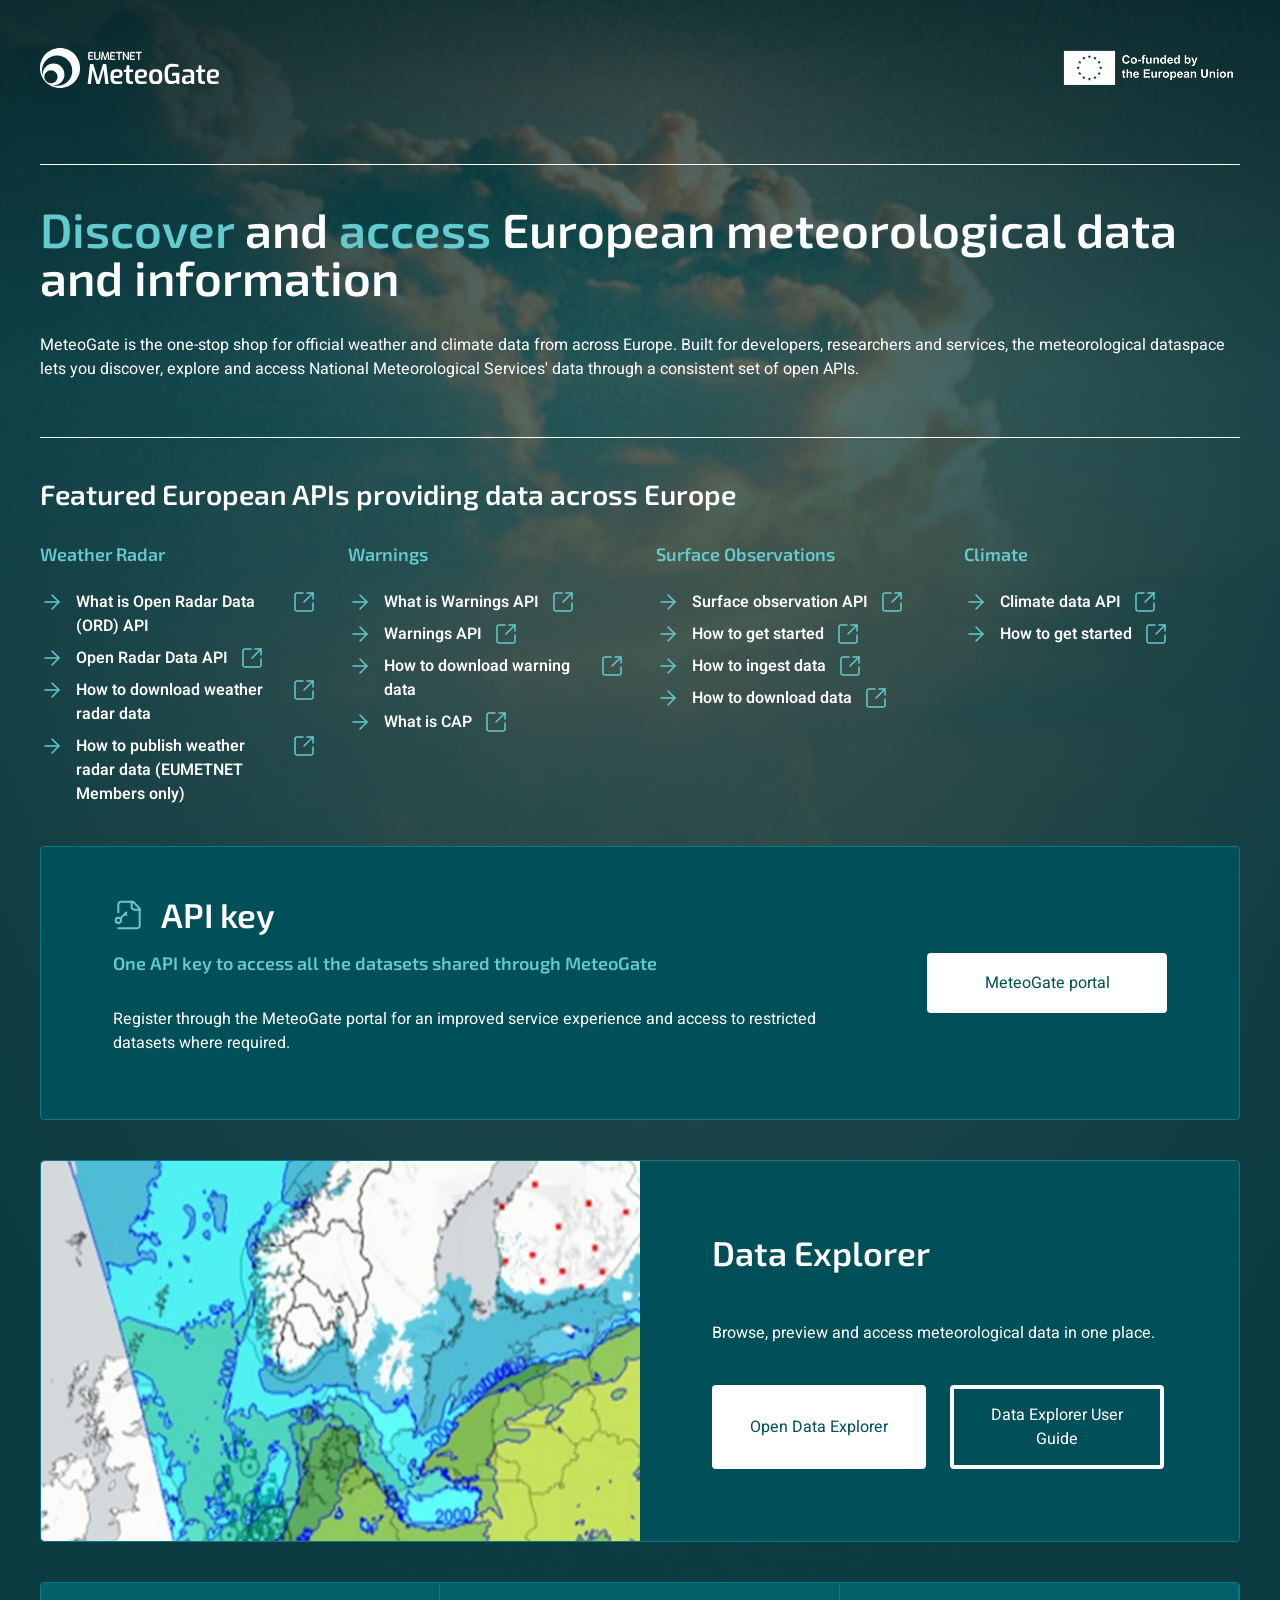
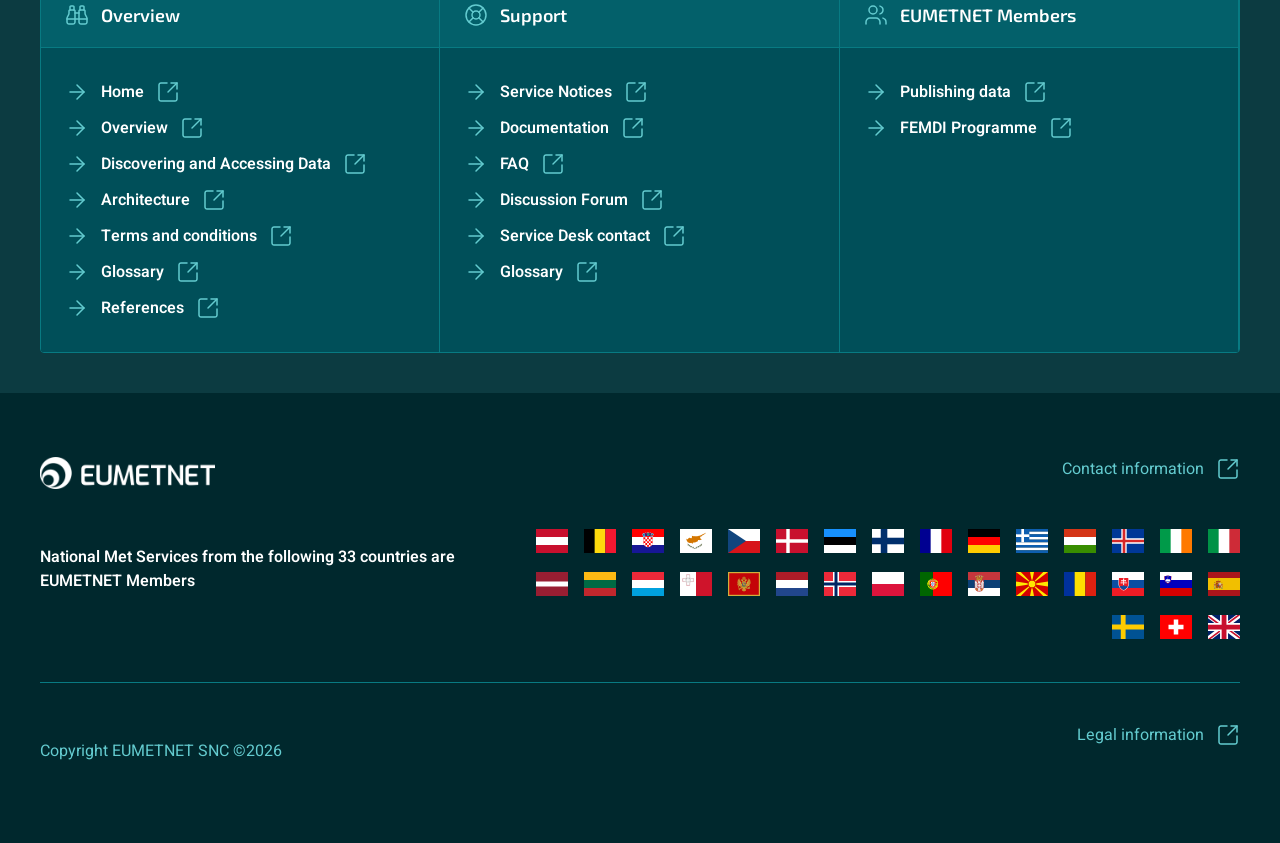
==== commit 0c2d8e8c: "chore: styling and css bump" ====
--- a/index.html
+++ b/index.html
@@ -28,7 +28,7 @@
   <meta name="twitter:description" content="MeteoGate is EUMETNET's gateway to the European meteorological dataspace — discover and access open weather radar, warnings, observations and climate APIs.">
   <meta name="twitter:image" content="https://meteogate.eu/icons/eumetnet_270x270.png">
 
-  <link rel="stylesheet" href="main.css?v=20261012">
+  <link rel="stylesheet" href="main.css?v=20261013">
 </head>
 
 <body>
@@ -237,13 +237,14 @@
         <div id="api-key-content-text">
           <div class="api-key-title">
             <img src="icons/file-key-2.svg" alt="File Key Icon" width="32" height="32">
-            <h2 id="api-key-heading" class="text-white text-size-34">API keys</h2>
-          </div>
-          <p class="large text-white">Register through the API Key portal to improve the service you receive. Some restricted datasets require an API key for access.</p>
+            <h2 id="api-key-heading" class="text-white text-size-34">API key</h2>
+          </div>
+          <h3 class="text-size-18"><span class="text-sherpa400">One API key to access all the datasets shared through MeteoGate</span></h3>
+          <p class="large text-white">Register through the MeteoGate portal for an improved service experience and access to restricted datasets where required.</p>
         </div>
         <div id="api-key-buttons-container">
           <a class="primary large" name="Button Open API Key portal" href="https://devportal.meteogate.eu/" target="_blank" rel="noopener">
-            Get an API key
+            MeteoGate portal
           </a>
         </div>
       </section>
--- a/main.css
+++ b/main.css
@@ -630,6 +630,7 @@
   flex: 1 1 auto;
   flex-direction: column;
   gap: 16px;
+  margin: 0;
 }
 
 .api-key-title {
